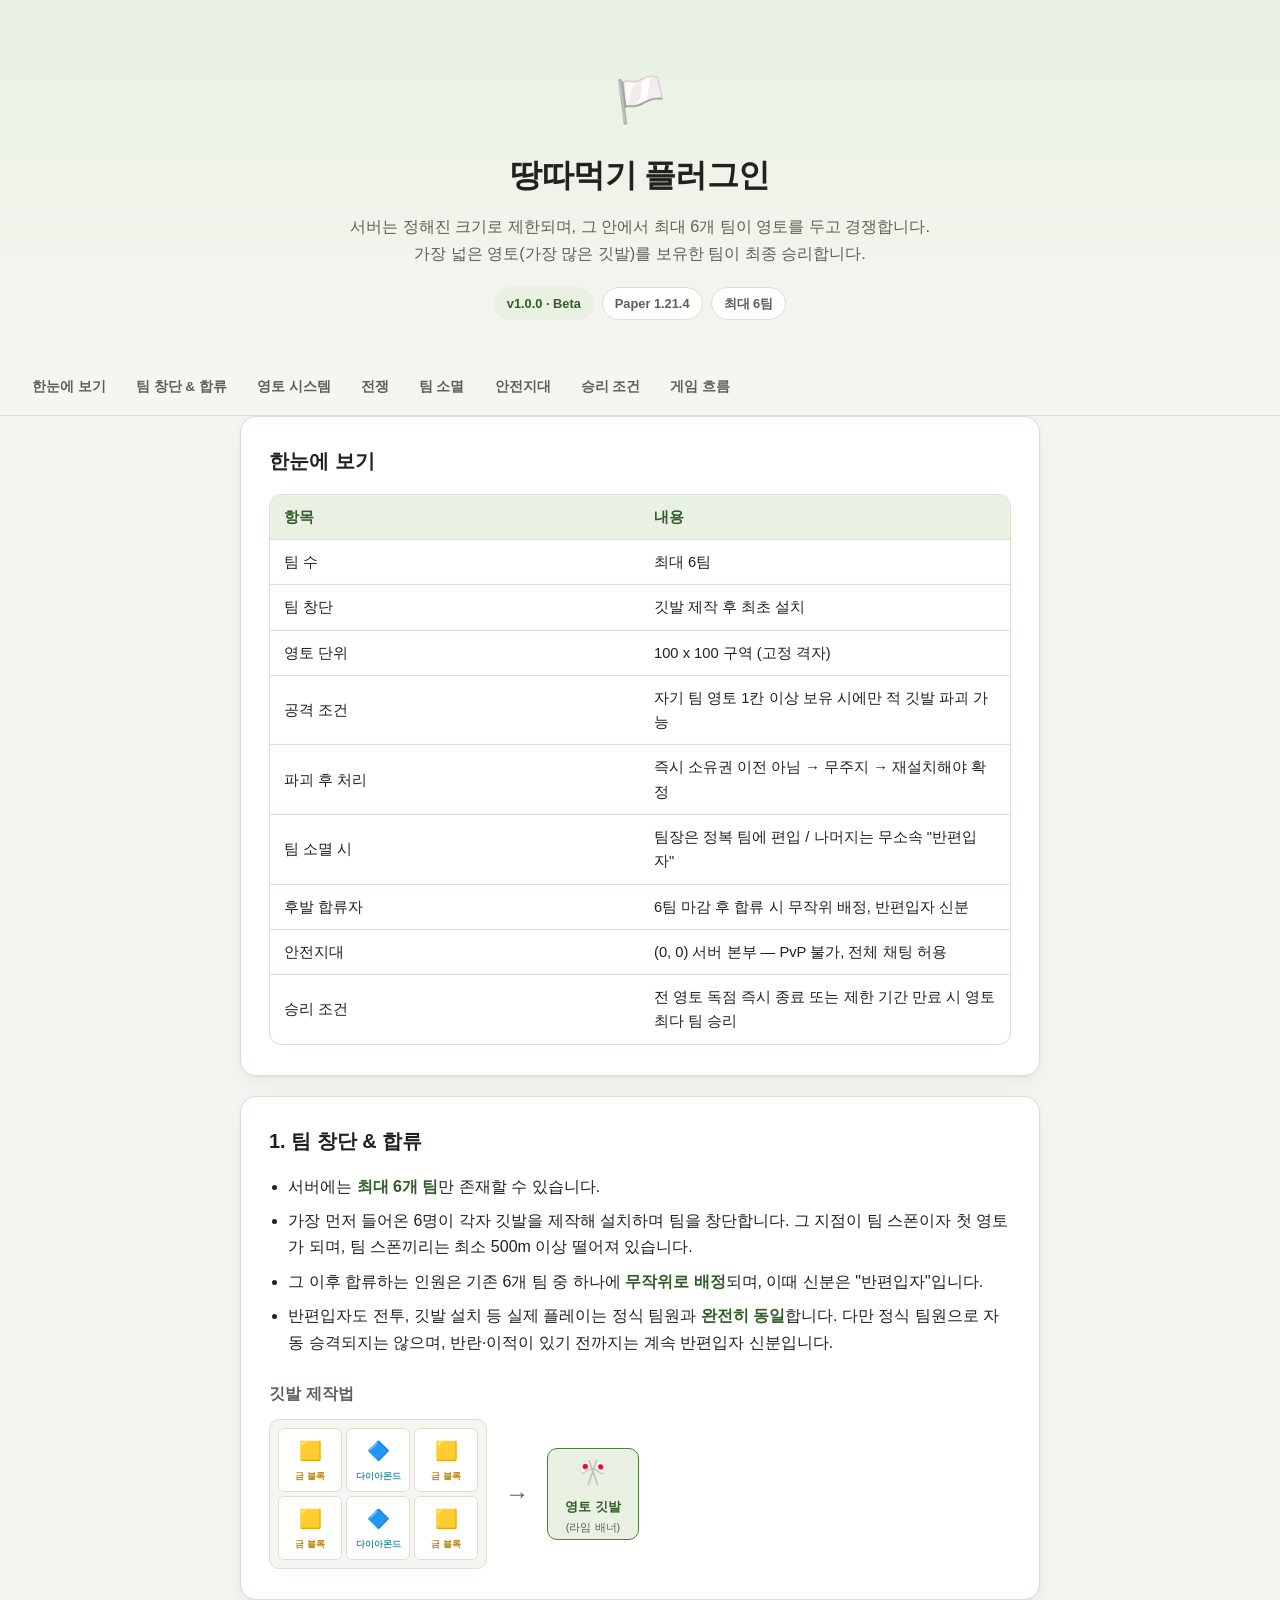
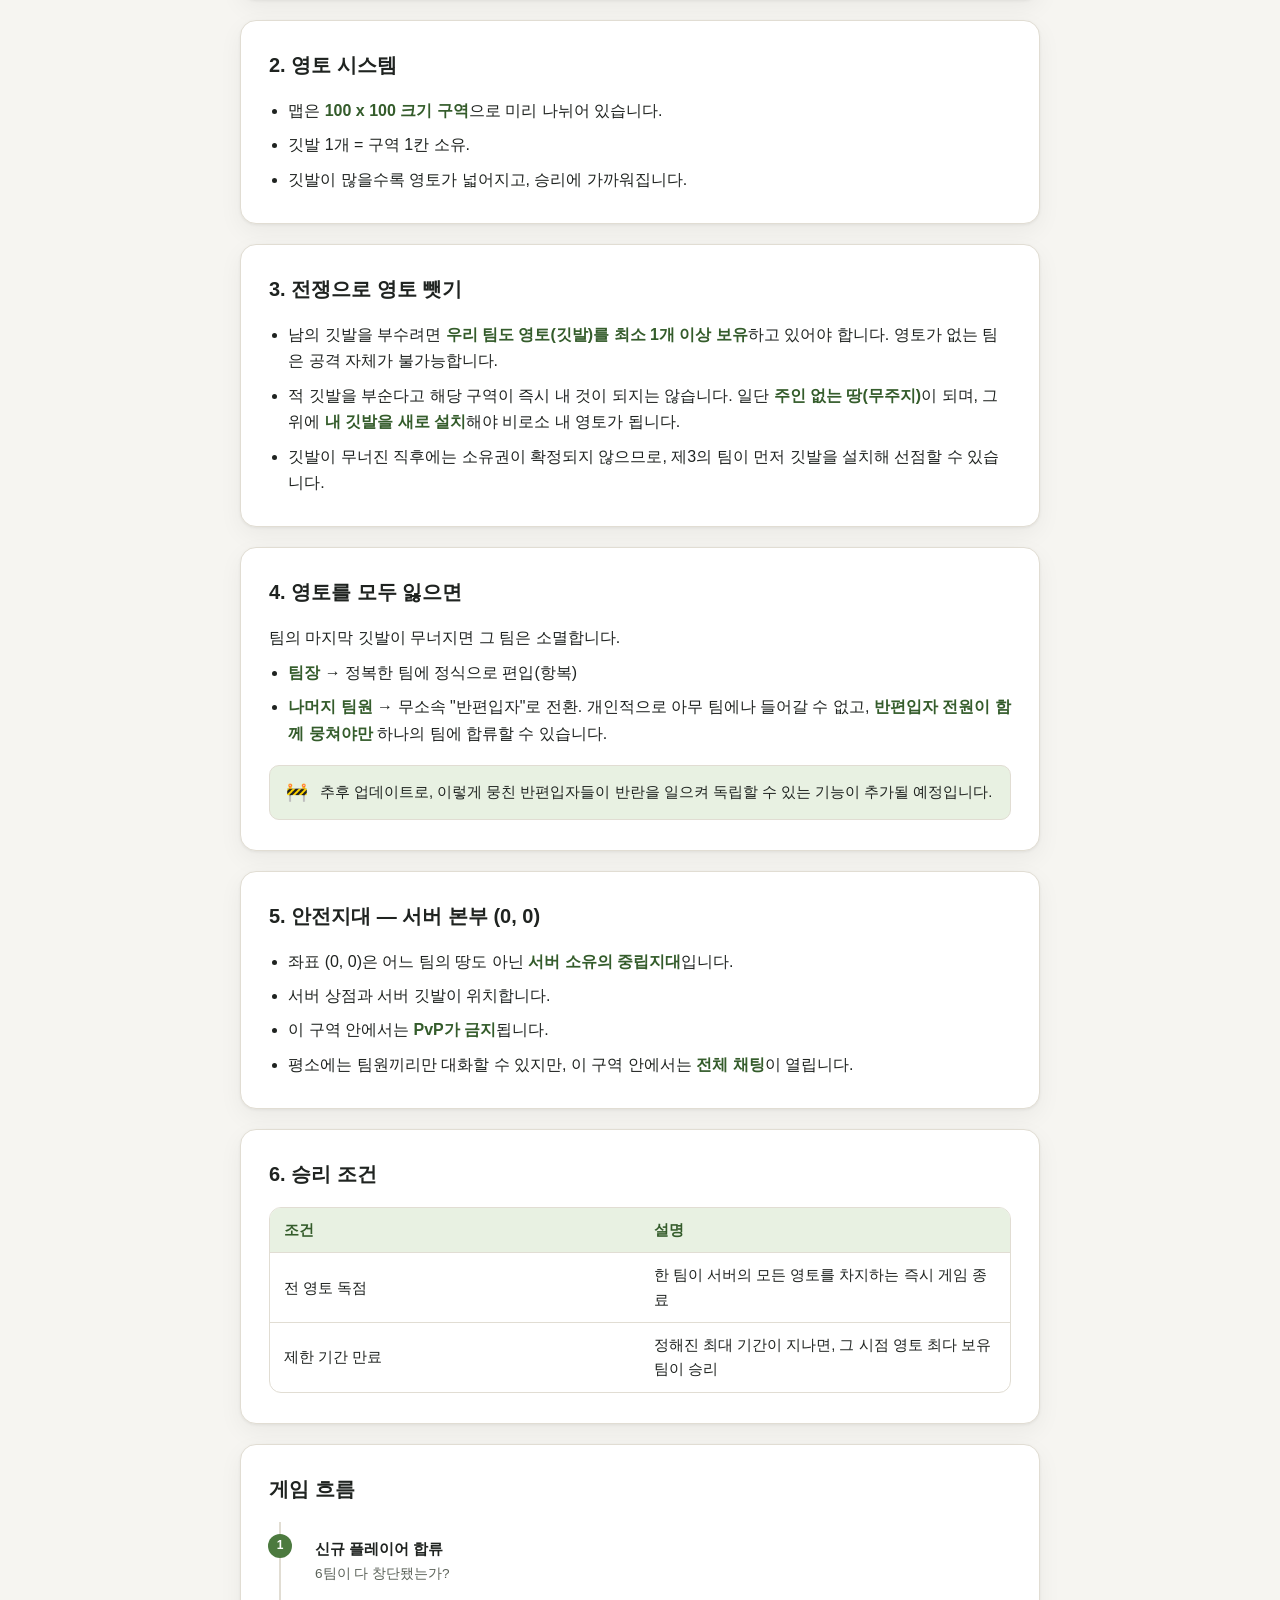
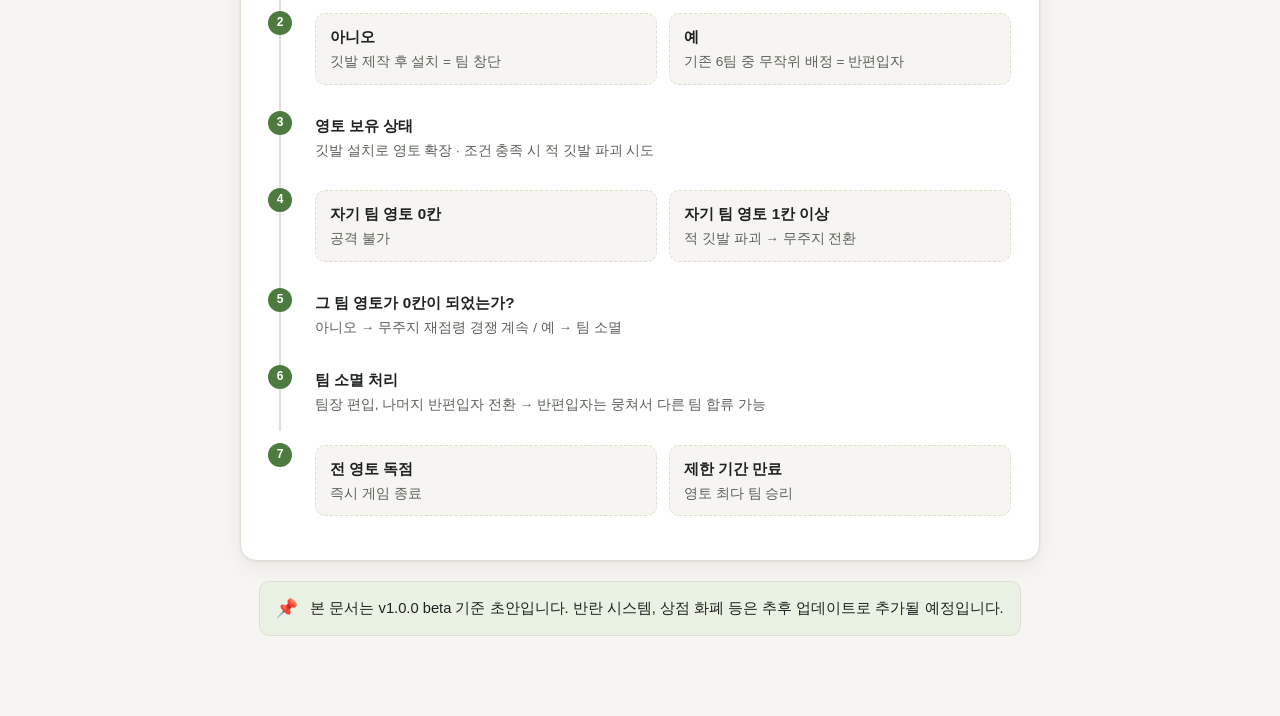
==== site/index.html @ 5cecbf7b "Add static wiki site for territory war server rules Standalone static HTML/CSS page under site/ (no " ====
<!DOCTYPE html>
<html lang="ko">
<head>
<meta charset="UTF-8">
<meta name="viewport" content="width=device-width, initial-scale=1">
<title>땅따먹기 플러그인 — 영토전쟁 서버 위키</title>
<meta name="description" content="영토전쟁(땅따먹기) 서버 규칙 안내: 팀 창단, 영토 시스템, 전쟁, 승리 조건">
<link rel="stylesheet" href="styles.css">
</head>
<body>

<header class="hero">
  <div class="hero-inner">
    <span class="hero-icon" aria-hidden="true">🏳️</span>
    <h1>땅따먹기 플러그인</h1>
    <p class="tagline">서버는 정해진 크기로 제한되며, 그 안에서 최대 6개 팀이 영토를 두고 경쟁합니다.<br>
    가장 넓은 영토(가장 많은 깃발)를 보유한 팀이 최종 승리합니다.</p>
    <div class="badges">
      <span class="badge badge-beta">v1.0.0 · Beta</span>
      <span class="badge">Paper 1.21.4</span>
      <span class="badge">최대 6팀</span>
    </div>
  </div>
</header>

<nav class="toc" aria-label="목차">
  <a href="#overview">한눈에 보기</a>
  <a href="#teams">팀 창단 &amp; 합류</a>
  <a href="#territory">영토 시스템</a>
  <a href="#war">전쟁</a>
  <a href="#fall">팀 소멸</a>
  <a href="#safezone">안전지대</a>
  <a href="#win">승리 조건</a>
  <a href="#flow">게임 흐름</a>
</nav>

<main>

  <section id="overview" class="card">
    <h2>한눈에 보기</h2>
    <div class="table-wrap">
      <table>
        <thead><tr><th>항목</th><th>내용</th></tr></thead>
        <tbody>
          <tr><td>팀 수</td><td>최대 6팀</td></tr>
          <tr><td>팀 창단</td><td>깃발 제작 후 최초 설치</td></tr>
          <tr><td>영토 단위</td><td>100 x 100 구역 (고정 격자)</td></tr>
          <tr><td>공격 조건</td><td>자기 팀 영토 1칸 이상 보유 시에만 적 깃발 파괴 가능</td></tr>
          <tr><td>파괴 후 처리</td><td>즉시 소유권 이전 아님 → 무주지 → 재설치해야 확정</td></tr>
          <tr><td>팀 소멸 시</td><td>팀장은 정복 팀에 편입 / 나머지는 무소속 "반편입자"</td></tr>
          <tr><td>후발 합류자</td><td>6팀 마감 후 합류 시 무작위 배정, 반편입자 신분</td></tr>
          <tr><td>안전지대</td><td>(0, 0) 서버 본부 — PvP 불가, 전체 채팅 허용</td></tr>
          <tr><td>승리 조건</td><td>전 영토 독점 즉시 종료 또는 제한 기간 만료 시 영토 최다 팀 승리</td></tr>
        </tbody>
      </table>
    </div>
  </section>

  <section id="teams" class="card">
    <h2>1. 팀 창단 &amp; 합류</h2>
    <ul>
      <li>서버에는 <strong>최대 6개 팀</strong>만 존재할 수 있습니다.</li>
      <li>가장 먼저 들어온 6명이 각자 깃발을 제작해 설치하며 팀을 창단합니다. 그 지점이 팀 스폰이자 첫 영토가 되며, 팀 스폰끼리는 최소 500m 이상 떨어져 있습니다.</li>
      <li>그 이후 합류하는 인원은 기존 6개 팀 중 하나에 <strong>무작위로 배정</strong>되며, 이때 신분은 "반편입자"입니다.</li>
      <li>반편입자도 전투, 깃발 설치 등 실제 플레이는 정식 팀원과 <strong>완전히 동일</strong>합니다. 다만 정식 팀원으로 자동 승격되지는 않으며, 반란·이적이 있기 전까지는 계속 반편입자 신분입니다.</li>
    </ul>

    <h3>깃발 제작법</h3>
    <div class="recipe">
      <div class="crafting-grid" role="img" aria-label="금 블록, 다이아몬드, 금 블록이 두 줄로 배치된 제작법">
        <div class="slot slot-gold">🟨<span>금 블록</span></div>
        <div class="slot slot-diamond">🔷<span>다이아몬드</span></div>
        <div class="slot slot-gold">🟨<span>금 블록</span></div>
        <div class="slot slot-gold">🟨<span>금 블록</span></div>
        <div class="slot slot-diamond">🔷<span>다이아몬드</span></div>
        <div class="slot slot-gold">🟨<span>금 블록</span></div>
      </div>
      <div class="recipe-arrow" aria-hidden="true">→</div>
      <div class="result-slot">
        <span class="result-icon">🎌</span>
        <span class="result-name">영토 깃발</span>
        <span class="result-sub">(라임 배너)</span>
      </div>
    </div>
  </section>

  <section id="territory" class="card">
    <h2>2. 영토 시스템</h2>
    <ul>
      <li>맵은 <strong>100 x 100 크기 구역</strong>으로 미리 나뉘어 있습니다.</li>
      <li>깃발 1개 = 구역 1칸 소유.</li>
      <li>깃발이 많을수록 영토가 넓어지고, 승리에 가까워집니다.</li>
    </ul>
  </section>

  <section id="war" class="card">
    <h2>3. 전쟁으로 영토 뺏기</h2>
    <ul>
      <li>남의 깃발을 부수려면 <strong>우리 팀도 영토(깃발)를 최소 1개 이상 보유</strong>하고 있어야 합니다. 영토가 없는 팀은 공격 자체가 불가능합니다.</li>
      <li>적 깃발을 부순다고 해당 구역이 즉시 내 것이 되지는 않습니다. 일단 <strong>주인 없는 땅(무주지)</strong>이 되며, 그 위에 <strong>내 깃발을 새로 설치</strong>해야 비로소 내 영토가 됩니다.</li>
      <li>깃발이 무너진 직후에는 소유권이 확정되지 않으므로, 제3의 팀이 먼저 깃발을 설치해 선점할 수 있습니다.</li>
    </ul>
  </section>

  <section id="fall" class="card">
    <h2>4. 영토를 모두 잃으면</h2>
    <p>팀의 마지막 깃발이 무너지면 그 팀은 소멸합니다.</p>
    <ul>
      <li><strong>팀장</strong> → 정복한 팀에 정식으로 편입(항복)</li>
      <li><strong>나머지 팀원</strong> → 무소속 "반편입자"로 전환. 개인적으로 아무 팀에나 들어갈 수 없고, <strong>반편입자 전원이 함께 뭉쳐야만</strong> 하나의 팀에 합류할 수 있습니다.</li>
    </ul>
    <div class="callout">
      <span class="callout-icon" aria-hidden="true">🚧</span>
      <p>추후 업데이트로, 이렇게 뭉친 반편입자들이 반란을 일으켜 독립할 수 있는 기능이 추가될 예정입니다.</p>
    </div>
  </section>

  <section id="safezone" class="card">
    <h2>5. 안전지대 — 서버 본부 (0, 0)</h2>
    <ul>
      <li>좌표 (0, 0)은 어느 팀의 땅도 아닌 <strong>서버 소유의 중립지대</strong>입니다.</li>
      <li>서버 상점과 서버 깃발이 위치합니다.</li>
      <li>이 구역 안에서는 <strong>PvP가 금지</strong>됩니다.</li>
      <li>평소에는 팀원끼리만 대화할 수 있지만, 이 구역 안에서는 <strong>전체 채팅</strong>이 열립니다.</li>
    </ul>
  </section>

  <section id="win" class="card">
    <h2>6. 승리 조건</h2>
    <div class="table-wrap">
      <table>
        <thead><tr><th>조건</th><th>설명</th></tr></thead>
        <tbody>
          <tr><td>전 영토 독점</td><td>한 팀이 서버의 모든 영토를 차지하는 즉시 게임 종료</td></tr>
          <tr><td>제한 기간 만료</td><td>정해진 최대 기간이 지나면, 그 시점 영토 최다 보유 팀이 승리</td></tr>
        </tbody>
      </table>
    </div>
  </section>

  <section id="flow" class="card">
    <h2>게임 흐름</h2>
    <ol class="flowchart">
      <li>
        <span class="step-title">신규 플레이어 합류</span>
        <span class="step-desc">6팀이 다 창단됐는가?</span>
      </li>
      <li class="branch">
        <div class="branch-item">
          <span class="step-title">아니오</span>
          <span class="step-desc">깃발 제작 후 설치 = 팀 창단</span>
        </div>
        <div class="branch-item">
          <span class="step-title">예</span>
          <span class="step-desc">기존 6팀 중 무작위 배정 = 반편입자</span>
        </div>
      </li>
      <li>
        <span class="step-title">영토 보유 상태</span>
        <span class="step-desc">깃발 설치로 영토 확장 · 조건 충족 시 적 깃발 파괴 시도</span>
      </li>
      <li class="branch">
        <div class="branch-item">
          <span class="step-title">자기 팀 영토 0칸</span>
          <span class="step-desc">공격 불가</span>
        </div>
        <div class="branch-item">
          <span class="step-title">자기 팀 영토 1칸 이상</span>
          <span class="step-desc">적 깃발 파괴 → 무주지 전환</span>
        </div>
      </li>
      <li>
        <span class="step-title">그 팀 영토가 0칸이 되었는가?</span>
        <span class="step-desc">아니오 → 무주지 재점령 경쟁 계속 / 예 → 팀 소멸</span>
      </li>
      <li>
        <span class="step-title">팀 소멸 처리</span>
        <span class="step-desc">팀장 편입, 나머지 반편입자 전환 → 반편입자는 뭉쳐서 다른 팀 합류 가능</span>
      </li>
      <li class="branch">
        <div class="branch-item">
          <span class="step-title">전 영토 독점</span>
          <span class="step-desc">즉시 게임 종료</span>
        </div>
        <div class="branch-item">
          <span class="step-title">제한 기간 만료</span>
          <span class="step-desc">영토 최다 팀 승리</span>
        </div>
      </li>
    </ol>
  </section>

  <footer class="callout note">
    <span class="callout-icon" aria-hidden="true">📌</span>
    <p>본 문서는 v1.0.0 beta 기준 초안입니다. 반란 시스템, 상점 화폐 등은 추후 업데이트로 추가될 예정입니다.</p>
  </footer>

</main>

</body>
</html>
---- site/styles.css ----
:root {
  --bg: #f6f5f1;
  --bg-elevated: #ffffff;
  --text: #1f2320;
  --text-muted: #5b6259;
  --border: #e1ddd3;
  --accent: #4c7a3f;
  --accent-strong: #345c2b;
  --accent-soft: #e8f1e2;
  --gold: #b8860b;
  --diamond: #2f8f9d;
  --shadow: 0 1px 3px rgba(20, 20, 10, 0.06), 0 8px 24px rgba(20, 20, 10, 0.05);
}

@media (prefers-color-scheme: dark) {
  :root {
    --bg: #14170f;
    --bg-elevated: #1c2016;
    --text: #eef1e8;
    --text-muted: #a9b09e;
    --border: #333a2b;
    --accent: #7fbf6a;
    --accent-strong: #9ad684;
    --accent-soft: #22301c;
    --gold: #e0b34d;
    --diamond: #6fd0e0;
    --shadow: 0 1px 3px rgba(0, 0, 0, 0.3), 0 8px 28px rgba(0, 0, 0, 0.35);
  }
}

:root[data-theme="dark"] {
  --bg: #14170f;
  --bg-elevated: #1c2016;
  --text: #eef1e8;
  --text-muted: #a9b09e;
  --border: #333a2b;
  --accent: #7fbf6a;
  --accent-strong: #9ad684;
  --accent-soft: #22301c;
  --gold: #e0b34d;
  --diamond: #6fd0e0;
  --shadow: 0 1px 3px rgba(0, 0, 0, 0.3), 0 8px 28px rgba(0, 0, 0, 0.35);
}

:root[data-theme="light"] {
  --bg: #f6f5f1;
  --bg-elevated: #ffffff;
  --text: #1f2320;
  --text-muted: #5b6259;
  --border: #e1ddd3;
  --accent: #4c7a3f;
  --accent-strong: #345c2b;
  --accent-soft: #e8f1e2;
  --gold: #b8860b;
  --diamond: #2f8f9d;
  --shadow: 0 1px 3px rgba(20, 20, 10, 0.06), 0 8px 24px rgba(20, 20, 10, 0.05);
}

* {
  box-sizing: border-box;
}

body {
  margin: 0;
  background: var(--bg);
  color: var(--text);
  font-family: -apple-system, BlinkMacSystemFont, "Segoe UI", Pretendard, "Apple SD Gothic Neo", Roboto, sans-serif;
  line-height: 1.65;
  -webkit-font-smoothing: antialiased;
}

main {
  max-width: 840px;
  margin: 0 auto;
  padding: 0 20px 80px;
  display: flex;
  flex-direction: column;
  gap: 20px;
}

/* Hero */

.hero {
  background: linear-gradient(180deg, var(--accent-soft), transparent);
  padding: 64px 20px 40px;
  text-align: center;
}

.hero-inner {
  max-width: 640px;
  margin: 0 auto;
}

.hero-icon {
  font-size: 2.75rem;
  display: inline-block;
  margin-bottom: 12px;
}

.hero h1 {
  margin: 0 0 12px;
  font-size: 2rem;
  letter-spacing: -0.02em;
}

.tagline {
  color: var(--text-muted);
  font-size: 1.02rem;
  margin: 0 0 20px;
}

.badges {
  display: flex;
  gap: 8px;
  justify-content: center;
  flex-wrap: wrap;
}

.badge {
  font-size: 0.8rem;
  font-weight: 600;
  padding: 5px 12px;
  border-radius: 999px;
  background: var(--bg-elevated);
  border: 1px solid var(--border);
  color: var(--text-muted);
}

.badge-beta {
  background: var(--accent-soft);
  border-color: transparent;
  color: var(--accent-strong);
}

/* Nav */

.toc {
  position: sticky;
  top: 0;
  z-index: 10;
  display: flex;
  gap: 6px;
  overflow-x: auto;
  padding: 10px 20px;
  background: color-mix(in srgb, var(--bg) 88%, transparent);
  backdrop-filter: blur(8px);
  border-bottom: 1px solid var(--border);
  scrollbar-width: none;
}

.toc::-webkit-scrollbar {
  display: none;
}

.toc a {
  flex: none;
  font-size: 0.85rem;
  font-weight: 600;
  color: var(--text-muted);
  text-decoration: none;
  padding: 6px 12px;
  border-radius: 999px;
  white-space: nowrap;
}

.toc a:hover,
.toc a:focus-visible {
  background: var(--accent-soft);
  color: var(--accent-strong);
}

/* Cards */

.card {
  background: var(--bg-elevated);
  border: 1px solid var(--border);
  border-radius: 16px;
  padding: 28px 28px 30px;
  box-shadow: var(--shadow);
  scroll-margin-top: 64px;
}

.card h2 {
  margin: 0 0 16px;
  font-size: 1.25rem;
}

.card h3 {
  margin: 24px 0 12px;
  font-size: 1.02rem;
  color: var(--text-muted);
}

.card ul {
  margin: 0;
  padding-left: 1.2em;
  display: flex;
  flex-direction: column;
  gap: 8px;
}

.card p {
  margin: 0 0 8px;
}

strong {
  color: var(--accent-strong);
}

/* Table */

.table-wrap {
  overflow-x: auto;
  border: 1px solid var(--border);
  border-radius: 12px;
}

table {
  width: 100%;
  border-collapse: collapse;
  font-size: 0.92rem;
}

th, td {
  text-align: left;
  padding: 10px 14px;
  border-bottom: 1px solid var(--border);
  white-space: normal;
}

th {
  background: var(--accent-soft);
  color: var(--accent-strong);
  font-weight: 700;
  width: 32%;
}

tbody tr:last-child td {
  border-bottom: none;
}

/* Recipe */

.recipe {
  display: flex;
  align-items: center;
  gap: 18px;
  flex-wrap: wrap;
}

.crafting-grid {
  display: grid;
  grid-template-columns: repeat(3, 64px);
  grid-template-rows: repeat(2, 64px);
  gap: 4px;
  padding: 8px;
  background: var(--bg);
  border: 1px solid var(--border);
  border-radius: 10px;
}

.slot {
  display: flex;
  flex-direction: column;
  align-items: center;
  justify-content: center;
  gap: 2px;
  border: 1px solid var(--border);
  border-radius: 6px;
  background: var(--bg-elevated);
  font-size: 1.15rem;
}

.slot span {
  font-size: 0.55rem;
  color: var(--text-muted);
  font-weight: 600;
}

.slot-gold span { color: var(--gold); }
.slot-diamond span { color: var(--diamond); }

.recipe-arrow {
  font-size: 1.5rem;
  color: var(--text-muted);
}

.result-slot {
  display: flex;
  flex-direction: column;
  align-items: center;
  justify-content: center;
  gap: 2px;
  width: 92px;
  height: 92px;
  border: 1px solid var(--accent);
  border-radius: 10px;
  background: var(--accent-soft);
}

.result-icon {
  font-size: 1.6rem;
}

.result-name {
  font-weight: 700;
  font-size: 0.8rem;
  color: var(--accent-strong);
}

.result-sub {
  font-size: 0.68rem;
  color: var(--text-muted);
}

/* Callout */

.callout {
  display: flex;
  gap: 12px;
  align-items: flex-start;
  margin-top: 18px;
  padding: 14px 16px;
  border-radius: 10px;
  border: 1px solid var(--border);
  background: var(--accent-soft);
}

.callout p {
  margin: 0;
  color: var(--text);
  font-size: 0.92rem;
}

.callout-icon {
  font-size: 1.1rem;
  line-height: 1.4;
}

footer.callout {
  max-width: 840px;
  margin: 0 auto;
}

/* Flowchart */

.flowchart {
  list-style: none;
  margin: 0;
  padding: 0;
  display: flex;
  flex-direction: column;
  gap: 0;
  counter-reset: step;
}

.flowchart > li {
  position: relative;
  padding: 14px 0 14px 34px;
  border-left: 2px solid var(--border);
  margin-left: 10px;
}

.flowchart > li:last-child {
  border-left: 2px solid transparent;
}

.flowchart > li::before {
  counter-increment: step;
  content: counter(step);
  position: absolute;
  left: -13px;
  top: 12px;
  width: 24px;
  height: 24px;
  border-radius: 50%;
  background: var(--accent);
  color: #fff;
  font-size: 0.75rem;
  font-weight: 700;
  display: flex;
  align-items: center;
  justify-content: center;
}

.flowchart .step-title {
  display: block;
  font-weight: 700;
  font-size: 0.95rem;
}

.flowchart .step-desc {
  display: block;
  color: var(--text-muted);
  font-size: 0.85rem;
  margin-top: 2px;
}

.flowchart li.branch {
  display: flex;
  gap: 12px;
  flex-wrap: wrap;
}

.flowchart li.branch .branch-item {
  flex: 1 1 200px;
  padding: 10px 14px;
  border: 1px dashed var(--border);
  border-radius: 10px;
  background: var(--bg);
}

@media (max-width: 560px) {
  .hero { padding: 48px 16px 32px; }
  .hero h1 { font-size: 1.6rem; }
  .card { padding: 20px; }
  .crafting-grid { grid-template-columns: repeat(3, 52px); grid-template-rows: repeat(2, 52px); }
  .result-slot { width: 78px; height: 78px; }
}
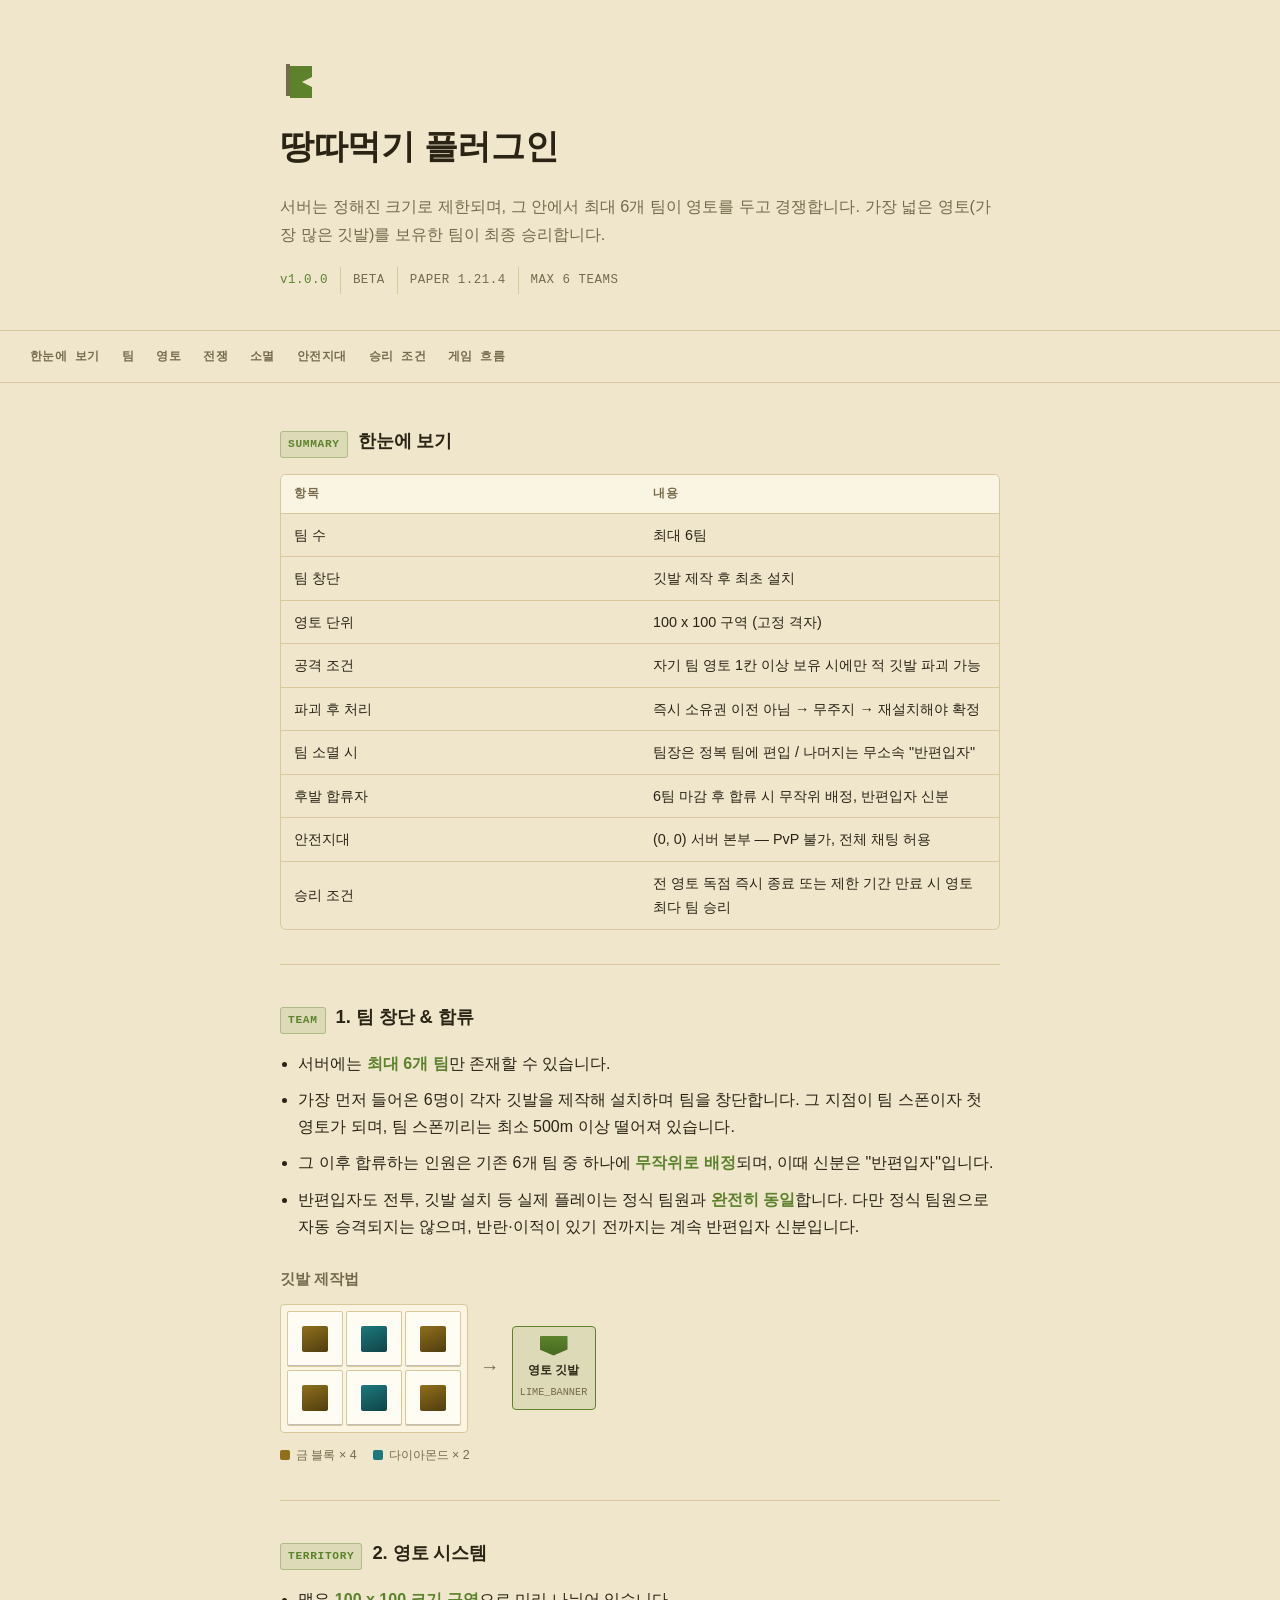
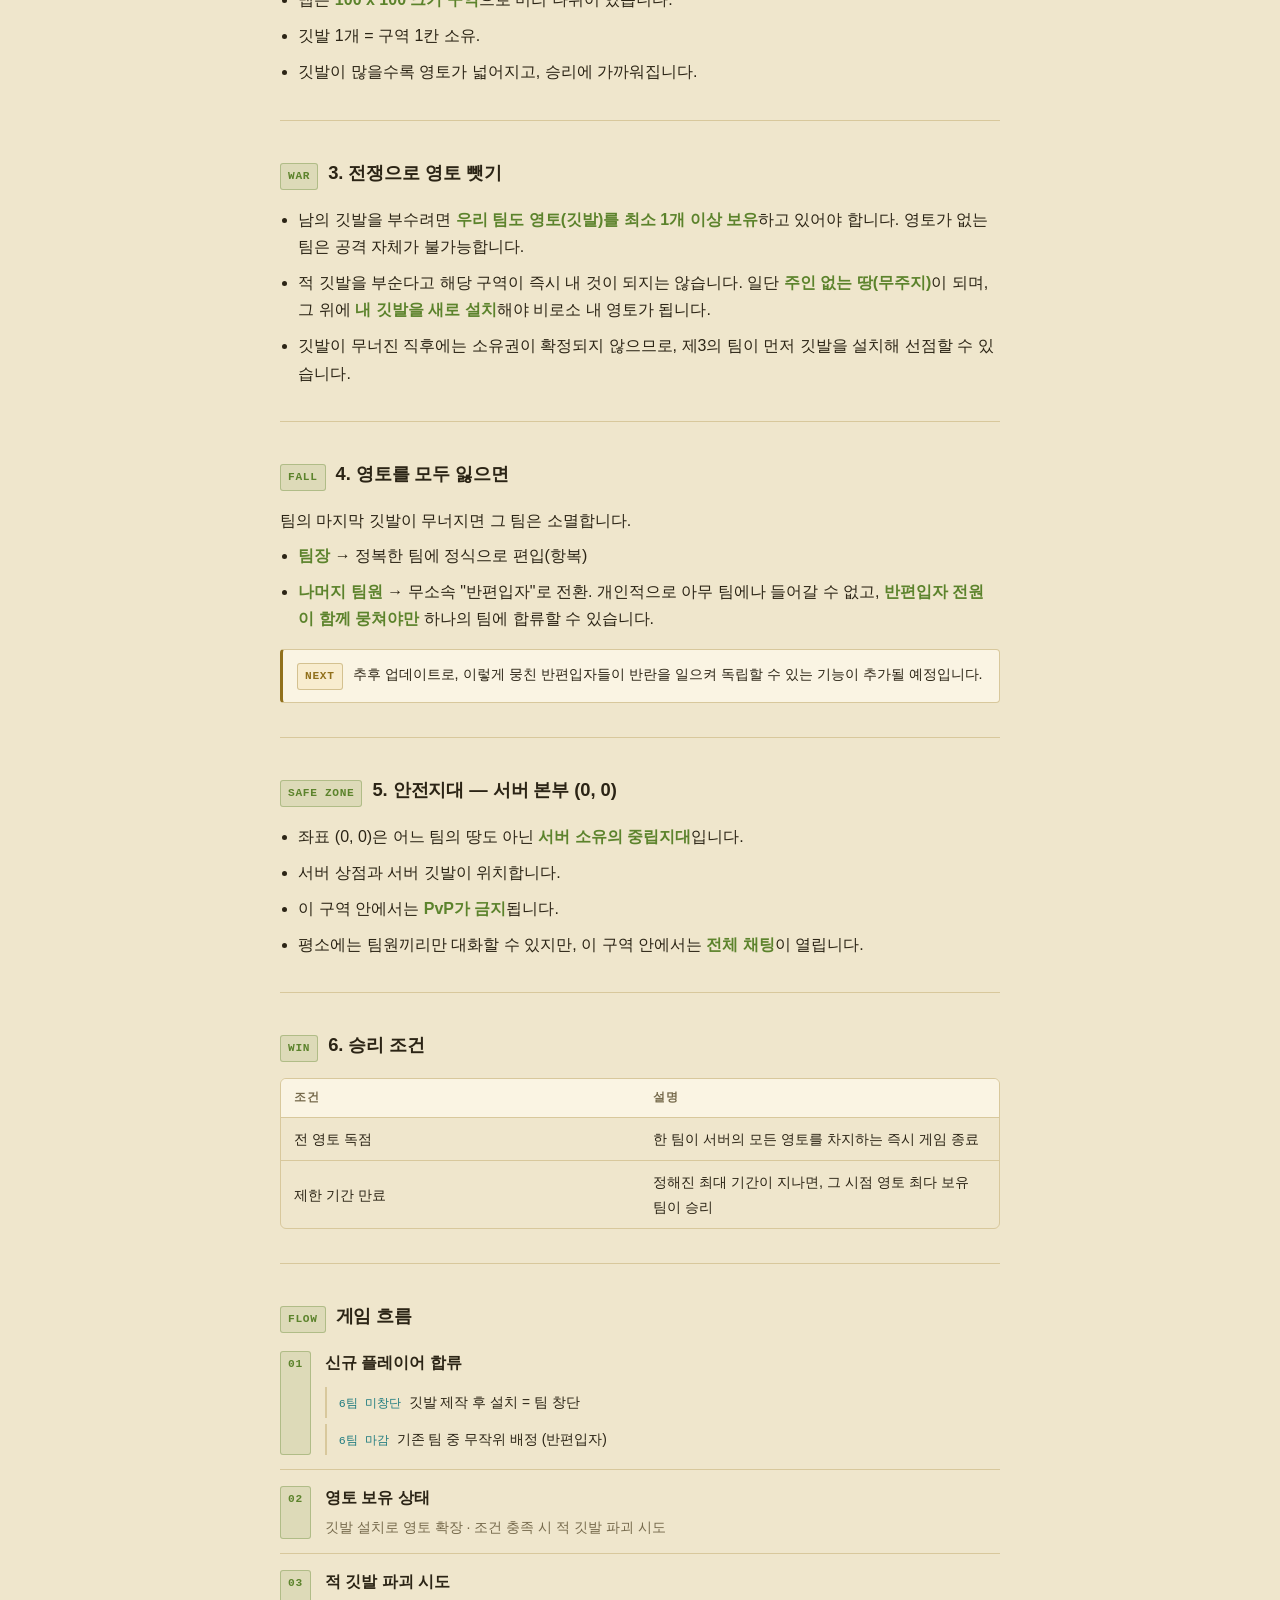
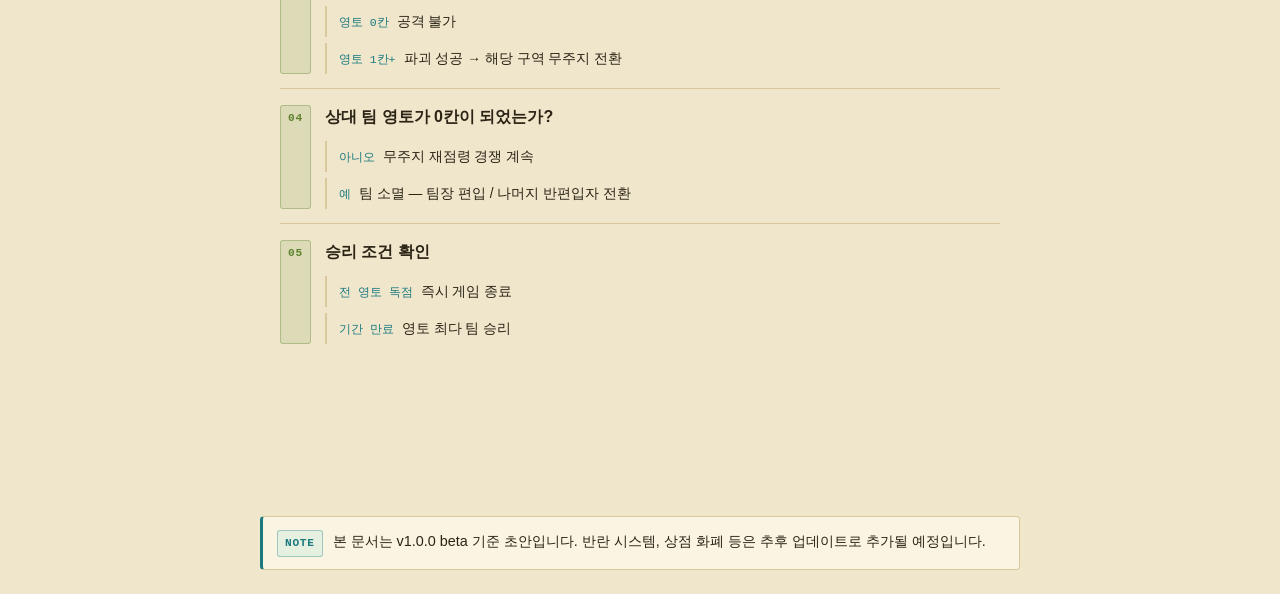
==== commit 766b3b9c: "Redesign wiki page with a subject-specific visual identity Replaces the generic card/emoji/rounded-b" ====
--- a/site/index.html
+++ b/site/index.html
@@ -11,24 +11,28 @@
 
 <header class="hero">
   <div class="hero-inner">
-    <span class="hero-icon" aria-hidden="true">🏳️</span>
+    <svg class="mark" viewBox="0 0 40 40" aria-hidden="true">
+      <rect x="6" y="4" width="4" height="32" fill="var(--text-dim)"/>
+      <polygon points="10,6 32,6 32,17 22,22 32,27 32,38 10,38" fill="var(--lime)"/>
+    </svg>
     <h1>땅따먹기 플러그인</h1>
-    <p class="tagline">서버는 정해진 크기로 제한되며, 그 안에서 최대 6개 팀이 영토를 두고 경쟁합니다.<br>
+    <p class="tagline">서버는 정해진 크기로 제한되며, 그 안에서 최대 6개 팀이 영토를 두고 경쟁합니다.
     가장 넓은 영토(가장 많은 깃발)를 보유한 팀이 최종 승리합니다.</p>
-    <div class="badges">
-      <span class="badge badge-beta">v1.0.0 · Beta</span>
-      <span class="badge">Paper 1.21.4</span>
-      <span class="badge">최대 6팀</span>
+    <div class="statusline">
+      <span class="hl">v1.0.0</span>
+      <span>BETA</span>
+      <span>PAPER 1.21.4</span>
+      <span>MAX 6 TEAMS</span>
     </div>
   </div>
 </header>
 
 <nav class="toc" aria-label="목차">
   <a href="#overview">한눈에 보기</a>
-  <a href="#teams">팀 창단 &amp; 합류</a>
-  <a href="#territory">영토 시스템</a>
+  <a href="#teams">팀</a>
+  <a href="#territory">영토</a>
   <a href="#war">전쟁</a>
-  <a href="#fall">팀 소멸</a>
+  <a href="#fall">소멸</a>
   <a href="#safezone">안전지대</a>
   <a href="#win">승리 조건</a>
   <a href="#flow">게임 흐름</a>
@@ -36,8 +40,8 @@
 
 <main>
 
-  <section id="overview" class="card">
-    <h2>한눈에 보기</h2>
+  <section id="overview">
+    <div class="section-head"><span class="tag">SUMMARY</span><h2>한눈에 보기</h2></div>
     <div class="table-wrap">
       <table>
         <thead><tr><th>항목</th><th>내용</th></tr></thead>
@@ -56,8 +60,8 @@
     </div>
   </section>
 
-  <section id="teams" class="card">
-    <h2>1. 팀 창단 &amp; 합류</h2>
+  <section id="teams">
+    <div class="section-head"><span class="tag">TEAM</span><h2>1. 팀 창단 &amp; 합류</h2></div>
     <ul>
       <li>서버에는 <strong>최대 6개 팀</strong>만 존재할 수 있습니다.</li>
       <li>가장 먼저 들어온 6명이 각자 깃발을 제작해 설치하며 팀을 창단합니다. 그 지점이 팀 스폰이자 첫 영토가 되며, 팀 스폰끼리는 최소 500m 이상 떨어져 있습니다.</li>
@@ -68,24 +72,28 @@
     <h3>깃발 제작법</h3>
     <div class="recipe">
       <div class="crafting-grid" role="img" aria-label="금 블록, 다이아몬드, 금 블록이 두 줄로 배치된 제작법">
-        <div class="slot slot-gold">🟨<span>금 블록</span></div>
-        <div class="slot slot-diamond">🔷<span>다이아몬드</span></div>
-        <div class="slot slot-gold">🟨<span>금 블록</span></div>
-        <div class="slot slot-gold">🟨<span>금 블록</span></div>
-        <div class="slot slot-diamond">🔷<span>다이아몬드</span></div>
-        <div class="slot slot-gold">🟨<span>금 블록</span></div>
-      </div>
-      <div class="recipe-arrow" aria-hidden="true">→</div>
+        <div class="slot slot-gold"><span class="slot-swatch"></span></div>
+        <div class="slot slot-diamond"><span class="slot-swatch"></span></div>
+        <div class="slot slot-gold"><span class="slot-swatch"></span></div>
+        <div class="slot slot-gold"><span class="slot-swatch"></span></div>
+        <div class="slot slot-diamond"><span class="slot-swatch"></span></div>
+        <div class="slot slot-gold"><span class="slot-swatch"></span></div>
+      </div>
+      <span class="recipe-arrow" aria-hidden="true">→</span>
       <div class="result-slot">
-        <span class="result-icon">🎌</span>
+        <span class="result-swatch" aria-hidden="true"></span>
         <span class="result-name">영토 깃발</span>
-        <span class="result-sub">(라임 배너)</span>
-      </div>
-    </div>
-  </section>
-
-  <section id="territory" class="card">
-    <h2>2. 영토 시스템</h2>
+        <span class="result-sub">LIME_BANNER</span>
+      </div>
+    </div>
+    <div class="recipe-legend">
+      <span><i class="legend-swatch gold"></i>금 블록 × 4</span>
+      <span><i class="legend-swatch diamond"></i>다이아몬드 × 2</span>
+    </div>
+  </section>
+
+  <section id="territory">
+    <div class="section-head"><span class="tag">TERRITORY</span><h2>2. 영토 시스템</h2></div>
     <ul>
       <li>맵은 <strong>100 x 100 크기 구역</strong>으로 미리 나뉘어 있습니다.</li>
       <li>깃발 1개 = 구역 1칸 소유.</li>
@@ -93,8 +101,8 @@
     </ul>
   </section>
 
-  <section id="war" class="card">
-    <h2>3. 전쟁으로 영토 뺏기</h2>
+  <section id="war">
+    <div class="section-head"><span class="tag">WAR</span><h2>3. 전쟁으로 영토 뺏기</h2></div>
     <ul>
       <li>남의 깃발을 부수려면 <strong>우리 팀도 영토(깃발)를 최소 1개 이상 보유</strong>하고 있어야 합니다. 영토가 없는 팀은 공격 자체가 불가능합니다.</li>
       <li>적 깃발을 부순다고 해당 구역이 즉시 내 것이 되지는 않습니다. 일단 <strong>주인 없는 땅(무주지)</strong>이 되며, 그 위에 <strong>내 깃발을 새로 설치</strong>해야 비로소 내 영토가 됩니다.</li>
@@ -102,21 +110,21 @@
     </ul>
   </section>
 
-  <section id="fall" class="card">
-    <h2>4. 영토를 모두 잃으면</h2>
+  <section id="fall">
+    <div class="section-head"><span class="tag">FALL</span><h2>4. 영토를 모두 잃으면</h2></div>
     <p>팀의 마지막 깃발이 무너지면 그 팀은 소멸합니다.</p>
     <ul>
       <li><strong>팀장</strong> → 정복한 팀에 정식으로 편입(항복)</li>
       <li><strong>나머지 팀원</strong> → 무소속 "반편입자"로 전환. 개인적으로 아무 팀에나 들어갈 수 없고, <strong>반편입자 전원이 함께 뭉쳐야만</strong> 하나의 팀에 합류할 수 있습니다.</li>
     </ul>
-    <div class="callout">
-      <span class="callout-icon" aria-hidden="true">🚧</span>
+    <div class="note-box">
+      <span class="tag">NEXT</span>
       <p>추후 업데이트로, 이렇게 뭉친 반편입자들이 반란을 일으켜 독립할 수 있는 기능이 추가될 예정입니다.</p>
     </div>
   </section>
 
-  <section id="safezone" class="card">
-    <h2>5. 안전지대 — 서버 본부 (0, 0)</h2>
+  <section id="safezone">
+    <div class="section-head"><span class="tag">SAFE ZONE</span><h2>5. 안전지대 — 서버 본부 (0, 0)</h2></div>
     <ul>
       <li>좌표 (0, 0)은 어느 팀의 땅도 아닌 <strong>서버 소유의 중립지대</strong>입니다.</li>
       <li>서버 상점과 서버 깃발이 위치합니다.</li>
@@ -125,8 +133,8 @@
     </ul>
   </section>
 
-  <section id="win" class="card">
-    <h2>6. 승리 조건</h2>
+  <section id="win">
+    <div class="section-head"><span class="tag">WIN</span><h2>6. 승리 조건</h2></div>
     <div class="table-wrap">
       <table>
         <thead><tr><th>조건</th><th>설명</th></tr></thead>
@@ -138,64 +146,67 @@
     </div>
   </section>
 
-  <section id="flow" class="card">
-    <h2>게임 흐름</h2>
-    <ol class="flowchart">
-      <li>
-        <span class="step-title">신규 플레이어 합류</span>
-        <span class="step-desc">6팀이 다 창단됐는가?</span>
-      </li>
-      <li class="branch">
-        <div class="branch-item">
-          <span class="step-title">아니오</span>
-          <span class="step-desc">깃발 제작 후 설치 = 팀 창단</span>
-        </div>
-        <div class="branch-item">
-          <span class="step-title">예</span>
-          <span class="step-desc">기존 6팀 중 무작위 배정 = 반편입자</span>
-        </div>
-      </li>
-      <li>
-        <span class="step-title">영토 보유 상태</span>
-        <span class="step-desc">깃발 설치로 영토 확장 · 조건 충족 시 적 깃발 파괴 시도</span>
-      </li>
-      <li class="branch">
-        <div class="branch-item">
-          <span class="step-title">자기 팀 영토 0칸</span>
-          <span class="step-desc">공격 불가</span>
-        </div>
-        <div class="branch-item">
-          <span class="step-title">자기 팀 영토 1칸 이상</span>
-          <span class="step-desc">적 깃발 파괴 → 무주지 전환</span>
-        </div>
-      </li>
-      <li>
-        <span class="step-title">그 팀 영토가 0칸이 되었는가?</span>
-        <span class="step-desc">아니오 → 무주지 재점령 경쟁 계속 / 예 → 팀 소멸</span>
-      </li>
-      <li>
-        <span class="step-title">팀 소멸 처리</span>
-        <span class="step-desc">팀장 편입, 나머지 반편입자 전환 → 반편입자는 뭉쳐서 다른 팀 합류 가능</span>
-      </li>
-      <li class="branch">
-        <div class="branch-item">
-          <span class="step-title">전 영토 독점</span>
-          <span class="step-desc">즉시 게임 종료</span>
-        </div>
-        <div class="branch-item">
-          <span class="step-title">제한 기간 만료</span>
-          <span class="step-desc">영토 최다 팀 승리</span>
-        </div>
-      </li>
-    </ol>
-  </section>
-
-  <footer class="callout note">
-    <span class="callout-icon" aria-hidden="true">📌</span>
+  <section id="flow">
+    <div class="section-head"><span class="tag">FLOW</span><h2>게임 흐름</h2></div>
+    <div class="flow">
+      <div class="flow-step">
+        <span class="tag mono">01</span>
+        <div class="flow-body">
+          <p>신규 플레이어 합류</p>
+          <div class="branches">
+            <div class="branch"><span class="cond">6팀 미창단</span><span>깃발 제작 후 설치 = 팀 창단</span></div>
+            <div class="branch"><span class="cond">6팀 마감</span><span>기존 팀 중 무작위 배정 (반편입자)</span></div>
+          </div>
+        </div>
+      </div>
+      <div class="flow-step">
+        <span class="tag mono">02</span>
+        <div class="flow-body">
+          <p>영토 보유 상태</p>
+          <p class="step-desc">깃발 설치로 영토 확장 · 조건 충족 시 적 깃발 파괴 시도</p>
+        </div>
+      </div>
+      <div class="flow-step">
+        <span class="tag mono">03</span>
+        <div class="flow-body">
+          <p>적 깃발 파괴 시도</p>
+          <div class="branches">
+            <div class="branch"><span class="cond">영토 0칸</span><span>공격 불가</span></div>
+            <div class="branch"><span class="cond">영토 1칸+</span><span>파괴 성공 → 해당 구역 무주지 전환</span></div>
+          </div>
+        </div>
+      </div>
+      <div class="flow-step">
+        <span class="tag mono">04</span>
+        <div class="flow-body">
+          <p>상대 팀 영토가 0칸이 되었는가?</p>
+          <div class="branches">
+            <div class="branch"><span class="cond">아니오</span><span>무주지 재점령 경쟁 계속</span></div>
+            <div class="branch"><span class="cond">예</span><span>팀 소멸 — 팀장 편입 / 나머지 반편입자 전환</span></div>
+          </div>
+        </div>
+      </div>
+      <div class="flow-step">
+        <span class="tag mono">05</span>
+        <div class="flow-body">
+          <p>승리 조건 확인</p>
+          <div class="branches">
+            <div class="branch"><span class="cond">전 영토 독점</span><span>즉시 게임 종료</span></div>
+            <div class="branch"><span class="cond">기간 만료</span><span>영토 최다 팀 승리</span></div>
+          </div>
+        </div>
+      </div>
+    </div>
+  </section>
+
+</main>
+
+<footer class="note">
+  <div class="note-box">
+    <span class="tag">NOTE</span>
     <p>본 문서는 v1.0.0 beta 기준 초안입니다. 반란 시스템, 상점 화폐 등은 추후 업데이트로 추가될 예정입니다.</p>
-  </footer>
-
-</main>
+  </div>
+</footer>
 
 </body>
 </html>
--- a/site/styles.css
+++ b/site/styles.css
@@ -1,135 +1,156 @@
 :root {
-  --bg: #f6f5f1;
-  --bg-elevated: #ffffff;
-  --text: #1f2320;
-  --text-muted: #5b6259;
-  --border: #e1ddd3;
-  --accent: #4c7a3f;
-  --accent-strong: #345c2b;
-  --accent-soft: #e8f1e2;
-  --gold: #b8860b;
-  --diamond: #2f8f9d;
-  --shadow: 0 1px 3px rgba(20, 20, 10, 0.06), 0 8px 24px rgba(20, 20, 10, 0.05);
-}
-
-@media (prefers-color-scheme: dark) {
+  --ink: #15171c;
+  --surface: #1c1f26;
+  --surface-raised: #232630;
+  --line: #2b2f39;
+  --text: #e8eae3;
+  --text-dim: #9199a3;
+  --lime: #a6e13d;
+  --lime-dim: #7ea832;
+  --gold: #e8b23d;
+  --cyan: #57d0c9;
+  --tag-bg: rgba(166, 225, 61, 0.12);
+  --shadow: 0 1px 2px rgba(0, 0, 0, 0.4), 0 12px 32px rgba(0, 0, 0, 0.35);
+}
+
+@media (prefers-color-scheme: light) {
   :root {
-    --bg: #14170f;
-    --bg-elevated: #1c2016;
-    --text: #eef1e8;
-    --text-muted: #a9b09e;
-    --border: #333a2b;
-    --accent: #7fbf6a;
-    --accent-strong: #9ad684;
-    --accent-soft: #22301c;
-    --gold: #e0b34d;
-    --diamond: #6fd0e0;
-    --shadow: 0 1px 3px rgba(0, 0, 0, 0.3), 0 8px 28px rgba(0, 0, 0, 0.35);
+    --ink: #efe6cc;
+    --surface: #faf4e3;
+    --surface-raised: #fffcf3;
+    --line: #d8c89c;
+    --text: #2b2415;
+    --text-dim: #766a4c;
+    --lime: #5c832c;
+    --lime-dim: #46681f;
+    --gold: #91701c;
+    --cyan: #1c7a7f;
+    --tag-bg: rgba(92, 131, 44, 0.12);
+    --shadow: 0 1px 2px rgba(60, 50, 20, 0.08), 0 12px 28px rgba(60, 50, 20, 0.08);
   }
 }
 
 :root[data-theme="dark"] {
-  --bg: #14170f;
-  --bg-elevated: #1c2016;
-  --text: #eef1e8;
-  --text-muted: #a9b09e;
-  --border: #333a2b;
-  --accent: #7fbf6a;
-  --accent-strong: #9ad684;
-  --accent-soft: #22301c;
-  --gold: #e0b34d;
-  --diamond: #6fd0e0;
-  --shadow: 0 1px 3px rgba(0, 0, 0, 0.3), 0 8px 28px rgba(0, 0, 0, 0.35);
+  --ink: #15171c;
+  --surface: #1c1f26;
+  --surface-raised: #232630;
+  --line: #2b2f39;
+  --text: #e8eae3;
+  --text-dim: #9199a3;
+  --lime: #a6e13d;
+  --lime-dim: #7ea832;
+  --gold: #e8b23d;
+  --cyan: #57d0c9;
+  --tag-bg: rgba(166, 225, 61, 0.12);
+  --shadow: 0 1px 2px rgba(0, 0, 0, 0.4), 0 12px 32px rgba(0, 0, 0, 0.35);
 }
 
 :root[data-theme="light"] {
-  --bg: #f6f5f1;
-  --bg-elevated: #ffffff;
-  --text: #1f2320;
-  --text-muted: #5b6259;
-  --border: #e1ddd3;
-  --accent: #4c7a3f;
-  --accent-strong: #345c2b;
-  --accent-soft: #e8f1e2;
-  --gold: #b8860b;
-  --diamond: #2f8f9d;
-  --shadow: 0 1px 3px rgba(20, 20, 10, 0.06), 0 8px 24px rgba(20, 20, 10, 0.05);
+  --ink: #efe6cc;
+  --surface: #faf4e3;
+  --surface-raised: #fffcf3;
+  --line: #d8c89c;
+  --text: #2b2415;
+  --text-dim: #766a4c;
+  --lime: #5c832c;
+  --lime-dim: #46681f;
+  --gold: #91701c;
+  --cyan: #1c7a7f;
+  --tag-bg: rgba(92, 131, 44, 0.12);
+  --shadow: 0 1px 2px rgba(60, 50, 20, 0.08), 0 12px 28px rgba(60, 50, 20, 0.08);
 }
 
 * {
   box-sizing: border-box;
 }
 
+@media (prefers-reduced-motion: reduce) {
+  * {
+    animation-duration: 0.001ms !important;
+    transition-duration: 0.001ms !important;
+  }
+}
+
 body {
   margin: 0;
-  background: var(--bg);
+  background: var(--ink);
   color: var(--text);
   font-family: -apple-system, BlinkMacSystemFont, "Segoe UI", Pretendard, "Apple SD Gothic Neo", Roboto, sans-serif;
-  line-height: 1.65;
+  line-height: 1.7;
   -webkit-font-smoothing: antialiased;
 }
 
+.mono {
+  font-family: ui-monospace, "SF Mono", "Cascadia Code", "Roboto Mono", Menlo, Consolas, monospace;
+}
+
 main {
-  max-width: 840px;
+  max-width: 760px;
   margin: 0 auto;
-  padding: 0 20px 80px;
+  padding: 8px 20px 90px;
   display: flex;
   flex-direction: column;
-  gap: 20px;
+  gap: 2px;
 }
 
 /* Hero */
 
 .hero {
-  background: linear-gradient(180deg, var(--accent-soft), transparent);
-  padding: 64px 20px 40px;
-  text-align: center;
+  padding: 60px 20px 36px;
+  border-bottom: 1px solid var(--line);
 }
 
 .hero-inner {
-  max-width: 640px;
+  max-width: 720px;
   margin: 0 auto;
-}
-
-.hero-icon {
-  font-size: 2.75rem;
-  display: inline-block;
-  margin-bottom: 12px;
+  display: flex;
+  flex-direction: column;
+  gap: 18px;
+}
+
+.mark {
+  width: 40px;
+  height: 40px;
 }
 
 .hero h1 {
-  margin: 0 0 12px;
-  font-size: 2rem;
-  letter-spacing: -0.02em;
+  margin: 0;
+  font-size: 2.1rem;
+  letter-spacing: -0.01em;
+  text-wrap: balance;
 }
 
 .tagline {
-  color: var(--text-muted);
+  color: var(--text-dim);
   font-size: 1.02rem;
-  margin: 0 0 20px;
-}
-
-.badges {
-  display: flex;
-  gap: 8px;
-  justify-content: center;
+  max-width: 46em;
+  margin: 0;
+}
+
+.statusline {
+  display: flex;
   flex-wrap: wrap;
-}
-
-.badge {
-  font-size: 0.8rem;
-  font-weight: 600;
-  padding: 5px 12px;
-  border-radius: 999px;
-  background: var(--bg-elevated);
-  border: 1px solid var(--border);
-  color: var(--text-muted);
-}
-
-.badge-beta {
-  background: var(--accent-soft);
-  border-color: transparent;
-  color: var(--accent-strong);
+  align-items: center;
+  gap: 0;
+  font-family: ui-monospace, "SF Mono", "Cascadia Code", "Roboto Mono", Menlo, Consolas, monospace;
+  font-size: 0.78rem;
+  letter-spacing: 0.04em;
+  color: var(--text-dim);
+  font-variant-numeric: tabular-nums;
+}
+
+.statusline span {
+  padding: 3px 12px 3px 0;
+  margin-right: 12px;
+  border-right: 1px solid var(--line);
+}
+
+.statusline span:last-child {
+  border-right: none;
+}
+
+.statusline .hl {
+  color: var(--lime);
 }
 
 /* Nav */
@@ -139,13 +160,14 @@
   top: 0;
   z-index: 10;
   display: flex;
-  gap: 6px;
+  gap: 2px;
   overflow-x: auto;
   padding: 10px 20px;
-  background: color-mix(in srgb, var(--bg) 88%, transparent);
+  background: color-mix(in srgb, var(--ink) 90%, transparent);
   backdrop-filter: blur(8px);
-  border-bottom: 1px solid var(--border);
+  border-bottom: 1px solid var(--line);
   scrollbar-width: none;
+  font-family: ui-monospace, "SF Mono", "Cascadia Code", "Roboto Mono", Menlo, Consolas, monospace;
 }
 
 .toc::-webkit-scrollbar {
@@ -154,85 +176,112 @@
 
 .toc a {
   flex: none;
-  font-size: 0.85rem;
+  font-size: 0.72rem;
   font-weight: 600;
-  color: var(--text-muted);
+  letter-spacing: 0.04em;
+  color: var(--text-dim);
   text-decoration: none;
-  padding: 6px 12px;
-  border-radius: 999px;
-  white-space: nowrap;
+  padding: 6px 10px;
+  border-radius: 3px;
 }
 
 .toc a:hover,
 .toc a:focus-visible {
-  background: var(--accent-soft);
-  color: var(--accent-strong);
-}
-
-/* Cards */
-
-.card {
-  background: var(--bg-elevated);
-  border: 1px solid var(--border);
-  border-radius: 16px;
-  padding: 28px 28px 30px;
-  box-shadow: var(--shadow);
-  scroll-margin-top: 64px;
-}
-
-.card h2 {
-  margin: 0 0 16px;
-  font-size: 1.25rem;
-}
-
-.card h3 {
-  margin: 24px 0 12px;
-  font-size: 1.02rem;
-  color: var(--text-muted);
-}
-
-.card ul {
-  margin: 0;
-  padding-left: 1.2em;
+  background: var(--tag-bg);
+  color: var(--lime);
+}
+
+/* Sections */
+
+section, footer.note {
+  padding: 34px 0;
+  border-bottom: 1px solid var(--line);
+  scroll-margin-top: 56px;
+}
+
+section:last-of-type {
+  border-bottom: none;
+}
+
+.section-head {
+  display: flex;
+  align-items: baseline;
+  gap: 10px;
+  margin-bottom: 16px;
+}
+
+.tag {
+  font-family: ui-monospace, "SF Mono", "Cascadia Code", "Roboto Mono", Menlo, Consolas, monospace;
+  font-size: 0.7rem;
+  font-weight: 700;
+  letter-spacing: 0.06em;
+  color: var(--lime);
+  background: var(--tag-bg);
+  border: 1px solid color-mix(in srgb, var(--lime) 35%, transparent);
+  border-radius: 3px;
+  padding: 3px 7px;
+  white-space: nowrap;
+}
+
+h2 {
+  margin: 0;
+  font-size: 1.15rem;
+  letter-spacing: -0.005em;
+}
+
+h3 {
+  margin: 26px 0 12px;
+  font-size: 0.95rem;
+  color: var(--text-dim);
+  font-weight: 600;
+}
+
+ul {
+  margin: 0;
+  padding-left: 1.15em;
   display: flex;
   flex-direction: column;
-  gap: 8px;
-}
-
-.card p {
+  gap: 9px;
+}
+
+p {
   margin: 0 0 8px;
 }
 
 strong {
-  color: var(--accent-strong);
+  color: var(--lime);
+  font-weight: 700;
 }
 
 /* Table */
 
 .table-wrap {
   overflow-x: auto;
-  border: 1px solid var(--border);
-  border-radius: 12px;
+  border: 1px solid var(--line);
+  border-radius: 6px;
 }
 
 table {
   width: 100%;
   border-collapse: collapse;
-  font-size: 0.92rem;
+  font-size: 0.9rem;
 }
 
 th, td {
   text-align: left;
-  padding: 10px 14px;
-  border-bottom: 1px solid var(--border);
-  white-space: normal;
+  padding: 9px 13px;
+  border-bottom: 1px solid var(--line);
 }
 
 th {
-  background: var(--accent-soft);
-  color: var(--accent-strong);
-  font-weight: 700;
-  width: 32%;
+  font-family: ui-monospace, "SF Mono", "Cascadia Code", "Roboto Mono", Menlo, Consolas, monospace;
+  background: var(--surface);
+  color: var(--text-dim);
+  font-weight: 600;
+  font-size: 0.72rem;
+  letter-spacing: 0.05em;
+  text-transform: uppercase;
+  width: 34%;
 }
 
 tbody tr:last-child td {
@@ -244,176 +293,223 @@
 .recipe {
   display: flex;
   align-items: center;
-  gap: 18px;
+  gap: 16px;
   flex-wrap: wrap;
 }
 
 .crafting-grid {
   display: grid;
-  grid-template-columns: repeat(3, 64px);
-  grid-template-rows: repeat(2, 64px);
-  gap: 4px;
-  padding: 8px;
-  background: var(--bg);
-  border: 1px solid var(--border);
-  border-radius: 10px;
+  grid-template-columns: repeat(3, 56px);
+  grid-template-rows: repeat(2, 56px);
+  gap: 3px;
+  padding: 6px;
+  background: var(--surface);
+  border: 1px solid var(--line);
+  border-radius: 4px;
 }
 
 .slot {
+  display: flex;
+  align-items: center;
+  justify-content: center;
+  border: 1px solid var(--line);
+  border-radius: 2px;
+  background: var(--surface-raised);
+  box-shadow: inset 0 1px 0 rgba(255, 255, 255, 0.04), inset 0 -1px 0 rgba(0, 0, 0, 0.25);
+}
+
+.slot-swatch {
+  width: 26px;
+  height: 26px;
+  border-radius: 2px;
+}
+
+.slot-gold .slot-swatch {
+  background: linear-gradient(155deg, var(--gold), color-mix(in srgb, var(--gold) 55%, black));
+}
+
+.slot-diamond .slot-swatch {
+  background: linear-gradient(155deg, var(--cyan), color-mix(in srgb, var(--cyan) 55%, black));
+}
+
+.recipe-arrow {
+  font-family: ui-monospace, "SF Mono", "Cascadia Code", "Roboto Mono", Menlo, Consolas, monospace;
+  font-size: 1.2rem;
+  color: var(--text-dim);
+}
+
+.result-slot {
   display: flex;
   flex-direction: column;
   align-items: center;
   justify-content: center;
-  gap: 2px;
-  border: 1px solid var(--border);
-  border-radius: 6px;
-  background: var(--bg-elevated);
-  font-size: 1.15rem;
-}
-
-.slot span {
-  font-size: 0.55rem;
-  color: var(--text-muted);
-  font-weight: 600;
-}
-
-.slot-gold span { color: var(--gold); }
-.slot-diamond span { color: var(--diamond); }
-
-.recipe-arrow {
-  font-size: 1.5rem;
-  color: var(--text-muted);
-}
-
-.result-slot {
-  display: flex;
-  flex-direction: column;
-  align-items: center;
-  justify-content: center;
-  gap: 2px;
-  width: 92px;
-  height: 92px;
-  border: 1px solid var(--accent);
-  border-radius: 10px;
-  background: var(--accent-soft);
-}
-
-.result-icon {
-  font-size: 1.6rem;
+  gap: 4px;
+  width: 84px;
+  height: 84px;
+  border: 1px solid var(--lime);
+  border-radius: 4px;
+  background: var(--tag-bg);
+}
+
+.result-swatch {
+  width: 28px;
+  height: 20px;
+  background: linear-gradient(180deg, var(--lime), var(--lime-dim));
+  border-radius: 1px;
+  clip-path: polygon(0 0, 100% 0, 100% 70%, 50% 100%, 0 70%);
 }
 
 .result-name {
   font-weight: 700;
-  font-size: 0.8rem;
-  color: var(--accent-strong);
+  font-size: 0.74rem;
 }
 
 .result-sub {
-  font-size: 0.68rem;
-  color: var(--text-muted);
-}
-
-/* Callout */
-
-.callout {
-  display: flex;
-  gap: 12px;
-  align-items: flex-start;
-  margin-top: 18px;
-  padding: 14px 16px;
-  border-radius: 10px;
-  border: 1px solid var(--border);
-  background: var(--accent-soft);
-}
-
-.callout p {
-  margin: 0;
-  color: var(--text);
-  font-size: 0.92rem;
-}
-
-.callout-icon {
-  font-size: 1.1rem;
-  line-height: 1.4;
-}
-
-footer.callout {
-  max-width: 840px;
+  font-size: 0.64rem;
+  color: var(--text-dim);
+  font-family: ui-monospace, "SF Mono", "Cascadia Code", "Roboto Mono", Menlo, Consolas, monospace;
+}
+
+.recipe-legend {
+  margin-top: 12px;
+  display: flex;
+  gap: 16px;
+  flex-wrap: wrap;
+  font-size: 0.78rem;
+  color: var(--text-dim);
+}
+
+.recipe-legend span {
+  display: inline-flex;
+  align-items: center;
+  gap: 6px;
+}
+
+.legend-swatch {
+  width: 10px;
+  height: 10px;
+  border-radius: 2px;
+  display: inline-block;
+}
+
+.legend-swatch.gold { background: var(--gold); }
+.legend-swatch.diamond { background: var(--cyan); }
+
+/* Note */
+
+.note-box {
+  display: flex;
+  gap: 10px;
+  align-items: baseline;
+  margin-top: 16px;
+  padding: 12px 14px;
+  border-radius: 4px;
+  border: 1px solid var(--line);
+  border-left: 3px solid var(--gold);
+  background: var(--surface);
+}
+
+.note-box p {
+  margin: 0;
+  font-size: 0.9rem;
+}
+
+.note-box .tag {
+  color: var(--gold);
+  border-color: color-mix(in srgb, var(--gold) 35%, transparent);
+  background: rgba(232, 178, 61, 0.12);
+  flex: none;
+}
+
+footer.note {
+  max-width: 760px;
   margin: 0 auto;
-}
-
-/* Flowchart */
-
-.flowchart {
-  list-style: none;
-  margin: 0;
-  padding: 0;
+  border-bottom: none;
+}
+
+footer.note .note-box {
+  margin-top: 0;
+  border-left-color: var(--cyan);
+}
+
+footer.note .note-box .tag {
+  color: var(--cyan);
+  border-color: color-mix(in srgb, var(--cyan) 35%, transparent);
+  background: rgba(87, 208, 201, 0.12);
+}
+
+/* Flow */
+
+.flow {
   display: flex;
   flex-direction: column;
   gap: 0;
-  counter-reset: step;
-}
-
-.flowchart > li {
-  position: relative;
-  padding: 14px 0 14px 34px;
-  border-left: 2px solid var(--border);
-  margin-left: 10px;
-}
-
-.flowchart > li:last-child {
-  border-left: 2px solid transparent;
-}
-
-.flowchart > li::before {
-  counter-increment: step;
-  content: counter(step);
-  position: absolute;
-  left: -13px;
-  top: 12px;
-  width: 24px;
-  height: 24px;
-  border-radius: 50%;
-  background: var(--accent);
-  color: #fff;
-  font-size: 0.75rem;
-  font-weight: 700;
-  display: flex;
-  align-items: center;
-  justify-content: center;
-}
-
-.flowchart .step-title {
-  display: block;
-  font-weight: 700;
-  font-size: 0.95rem;
-}
-
-.flowchart .step-desc {
-  display: block;
-  color: var(--text-muted);
-  font-size: 0.85rem;
+}
+
+.flow-step {
+  display: flex;
+  gap: 14px;
+  padding: 14px 0;
+  border-top: 1px solid var(--line);
+}
+
+.flow-step:first-child {
+  border-top: none;
+  padding-top: 0;
+}
+
+.flow-step .tag {
+  flex: none;
   margin-top: 2px;
 }
 
-.flowchart li.branch {
-  display: flex;
-  gap: 12px;
-  flex-wrap: wrap;
-}
-
-.flowchart li.branch .branch-item {
-  flex: 1 1 200px;
-  padding: 10px 14px;
-  border: 1px dashed var(--border);
-  border-radius: 10px;
-  background: var(--bg);
+.flow-body {
+  flex: 1;
+  min-width: 0;
+}
+
+.flow-body > p {
+  margin: 0 0 4px;
+  font-weight: 600;
+}
+
+.flow-body > .step-desc {
+  color: var(--text-dim);
+  font-size: 0.88rem;
+  font-weight: 400;
+  margin: 0;
+}
+
+.branches {
+  margin-top: 10px;
+  display: flex;
+  flex-direction: column;
+  gap: 6px;
+}
+
+.branch {
+  display: flex;
+  gap: 8px;
+  align-items: baseline;
+  padding-left: 4px;
+  border-left: 2px solid var(--line);
+  padding: 4px 0 4px 12px;
+  font-size: 0.86rem;
+}
+
+.branch .cond {
+  font-family: ui-monospace, "SF Mono", "Cascadia Code", "Roboto Mono", Menlo, Consolas, monospace;
+  font-size: 0.72rem;
+  color: var(--cyan);
+  flex: none;
+  white-space: nowrap;
 }
 
 @media (max-width: 560px) {
-  .hero { padding: 48px 16px 32px; }
-  .hero h1 { font-size: 1.6rem; }
-  .card { padding: 20px; }
-  .crafting-grid { grid-template-columns: repeat(3, 52px); grid-template-rows: repeat(2, 52px); }
-  .result-slot { width: 78px; height: 78px; }
-}
+  .hero { padding: 44px 16px 28px; }
+  .hero h1 { font-size: 1.55rem; }
+  section { padding: 26px 0; }
+  .crafting-grid { grid-template-columns: repeat(3, 46px); grid-template-rows: repeat(2, 46px); }
+  .result-slot { width: 72px; height: 72px; }
+  .branch { flex-direction: column; gap: 2px; }
+}
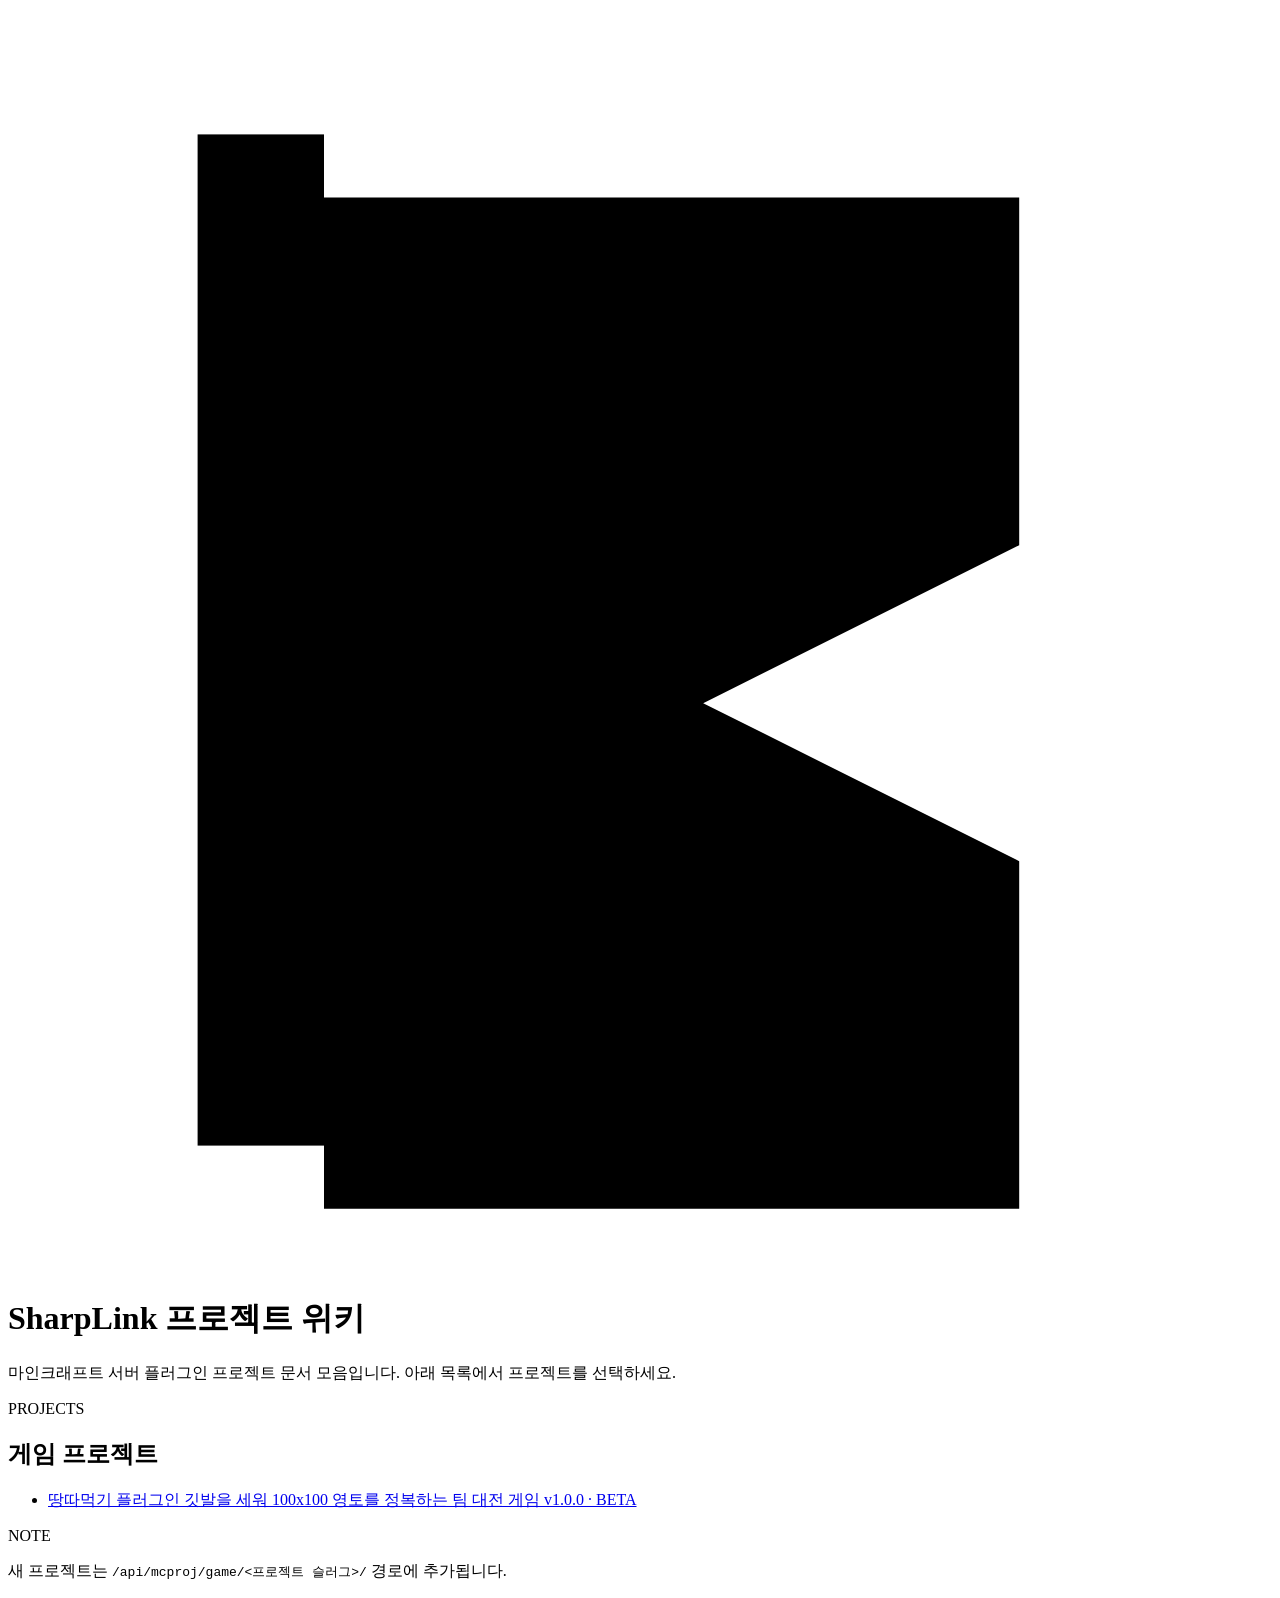
==== commit 7a9f4a95: "Restructure site for multi-project URL scheme + fix flag recipe visual Moves the territory-war wiki " ====
--- a/site/index.html
+++ b/site/index.html
@@ -3,9 +3,9 @@
 <head>
 <meta charset="UTF-8">
 <meta name="viewport" content="width=device-width, initial-scale=1">
-<title>땅따먹기 플러그인 — 영토전쟁 서버 위키</title>
-<meta name="description" content="영토전쟁(땅따먹기) 서버 규칙 안내: 팀 창단, 영토 시스템, 전쟁, 승리 조건">
-<link rel="stylesheet" href="styles.css">
+<title>SharpLink 프로젝트 위키</title>
+<meta name="description" content="SharpLink 마인크래프트 플러그인 프로젝트 문서 모음">
+<link rel="stylesheet" href="/assets/styles.css">
 </head>
 <body>
 
@@ -15,196 +15,30 @@
       <rect x="6" y="4" width="4" height="32" fill="var(--text-dim)"/>
       <polygon points="10,6 32,6 32,17 22,22 32,27 32,38 10,38" fill="var(--lime)"/>
     </svg>
-    <h1>땅따먹기 플러그인</h1>
-    <p class="tagline">서버는 정해진 크기로 제한되며, 그 안에서 최대 6개 팀이 영토를 두고 경쟁합니다.
-    가장 넓은 영토(가장 많은 깃발)를 보유한 팀이 최종 승리합니다.</p>
-    <div class="statusline">
-      <span class="hl">v1.0.0</span>
-      <span>BETA</span>
-      <span>PAPER 1.21.4</span>
-      <span>MAX 6 TEAMS</span>
-    </div>
+    <h1>SharpLink 프로젝트 위키</h1>
+    <p class="tagline">마인크래프트 서버 플러그인 프로젝트 문서 모음입니다. 아래 목록에서 프로젝트를 선택하세요.</p>
   </div>
 </header>
 
-<nav class="toc" aria-label="목차">
-  <a href="#overview">한눈에 보기</a>
-  <a href="#teams">팀</a>
-  <a href="#territory">영토</a>
-  <a href="#war">전쟁</a>
-  <a href="#fall">소멸</a>
-  <a href="#safezone">안전지대</a>
-  <a href="#win">승리 조건</a>
-  <a href="#flow">게임 흐름</a>
-</nav>
-
 <main>
-
-  <section id="overview">
-    <div class="section-head"><span class="tag">SUMMARY</span><h2>한눈에 보기</h2></div>
-    <div class="table-wrap">
-      <table>
-        <thead><tr><th>항목</th><th>내용</th></tr></thead>
-        <tbody>
-          <tr><td>팀 수</td><td>최대 6팀</td></tr>
-          <tr><td>팀 창단</td><td>깃발 제작 후 최초 설치</td></tr>
-          <tr><td>영토 단위</td><td>100 x 100 구역 (고정 격자)</td></tr>
-          <tr><td>공격 조건</td><td>자기 팀 영토 1칸 이상 보유 시에만 적 깃발 파괴 가능</td></tr>
-          <tr><td>파괴 후 처리</td><td>즉시 소유권 이전 아님 → 무주지 → 재설치해야 확정</td></tr>
-          <tr><td>팀 소멸 시</td><td>팀장은 정복 팀에 편입 / 나머지는 무소속 "반편입자"</td></tr>
-          <tr><td>후발 합류자</td><td>6팀 마감 후 합류 시 무작위 배정, 반편입자 신분</td></tr>
-          <tr><td>안전지대</td><td>(0, 0) 서버 본부 — PvP 불가, 전체 채팅 허용</td></tr>
-          <tr><td>승리 조건</td><td>전 영토 독점 즉시 종료 또는 제한 기간 만료 시 영토 최다 팀 승리</td></tr>
-        </tbody>
-      </table>
-    </div>
-  </section>
-
-  <section id="teams">
-    <div class="section-head"><span class="tag">TEAM</span><h2>1. 팀 창단 &amp; 합류</h2></div>
-    <ul>
-      <li>서버에는 <strong>최대 6개 팀</strong>만 존재할 수 있습니다.</li>
-      <li>가장 먼저 들어온 6명이 각자 깃발을 제작해 설치하며 팀을 창단합니다. 그 지점이 팀 스폰이자 첫 영토가 되며, 팀 스폰끼리는 최소 500m 이상 떨어져 있습니다.</li>
-      <li>그 이후 합류하는 인원은 기존 6개 팀 중 하나에 <strong>무작위로 배정</strong>되며, 이때 신분은 "반편입자"입니다.</li>
-      <li>반편입자도 전투, 깃발 설치 등 실제 플레이는 정식 팀원과 <strong>완전히 동일</strong>합니다. 다만 정식 팀원으로 자동 승격되지는 않으며, 반란·이적이 있기 전까지는 계속 반편입자 신분입니다.</li>
-    </ul>
-
-    <h3>깃발 제작법</h3>
-    <div class="recipe">
-      <div class="crafting-grid" role="img" aria-label="금 블록, 다이아몬드, 금 블록이 두 줄로 배치된 제작법">
-        <div class="slot slot-gold"><span class="slot-swatch"></span></div>
-        <div class="slot slot-diamond"><span class="slot-swatch"></span></div>
-        <div class="slot slot-gold"><span class="slot-swatch"></span></div>
-        <div class="slot slot-gold"><span class="slot-swatch"></span></div>
-        <div class="slot slot-diamond"><span class="slot-swatch"></span></div>
-        <div class="slot slot-gold"><span class="slot-swatch"></span></div>
-      </div>
-      <span class="recipe-arrow" aria-hidden="true">→</span>
-      <div class="result-slot">
-        <span class="result-swatch" aria-hidden="true"></span>
-        <span class="result-name">영토 깃발</span>
-        <span class="result-sub">LIME_BANNER</span>
-      </div>
-    </div>
-    <div class="recipe-legend">
-      <span><i class="legend-swatch gold"></i>금 블록 × 4</span>
-      <span><i class="legend-swatch diamond"></i>다이아몬드 × 2</span>
-    </div>
-  </section>
-
-  <section id="territory">
-    <div class="section-head"><span class="tag">TERRITORY</span><h2>2. 영토 시스템</h2></div>
-    <ul>
-      <li>맵은 <strong>100 x 100 크기 구역</strong>으로 미리 나뉘어 있습니다.</li>
-      <li>깃발 1개 = 구역 1칸 소유.</li>
-      <li>깃발이 많을수록 영토가 넓어지고, 승리에 가까워집니다.</li>
+  <section id="projects">
+    <div class="section-head"><span class="tag">PROJECTS</span><h2>게임 프로젝트</h2></div>
+    <ul class="project-list">
+      <li>
+        <a class="project-card" href="/api/mcproj/game/territory-war/">
+          <span class="project-name">땅따먹기 플러그인</span>
+          <span class="project-desc">깃발을 세워 100x100 영토를 정복하는 팀 대전 게임</span>
+          <span class="project-meta mono">v1.0.0 · BETA</span>
+        </a>
+      </li>
     </ul>
   </section>
-
-  <section id="war">
-    <div class="section-head"><span class="tag">WAR</span><h2>3. 전쟁으로 영토 뺏기</h2></div>
-    <ul>
-      <li>남의 깃발을 부수려면 <strong>우리 팀도 영토(깃발)를 최소 1개 이상 보유</strong>하고 있어야 합니다. 영토가 없는 팀은 공격 자체가 불가능합니다.</li>
-      <li>적 깃발을 부순다고 해당 구역이 즉시 내 것이 되지는 않습니다. 일단 <strong>주인 없는 땅(무주지)</strong>이 되며, 그 위에 <strong>내 깃발을 새로 설치</strong>해야 비로소 내 영토가 됩니다.</li>
-      <li>깃발이 무너진 직후에는 소유권이 확정되지 않으므로, 제3의 팀이 먼저 깃발을 설치해 선점할 수 있습니다.</li>
-    </ul>
-  </section>
-
-  <section id="fall">
-    <div class="section-head"><span class="tag">FALL</span><h2>4. 영토를 모두 잃으면</h2></div>
-    <p>팀의 마지막 깃발이 무너지면 그 팀은 소멸합니다.</p>
-    <ul>
-      <li><strong>팀장</strong> → 정복한 팀에 정식으로 편입(항복)</li>
-      <li><strong>나머지 팀원</strong> → 무소속 "반편입자"로 전환. 개인적으로 아무 팀에나 들어갈 수 없고, <strong>반편입자 전원이 함께 뭉쳐야만</strong> 하나의 팀에 합류할 수 있습니다.</li>
-    </ul>
-    <div class="note-box">
-      <span class="tag">NEXT</span>
-      <p>추후 업데이트로, 이렇게 뭉친 반편입자들이 반란을 일으켜 독립할 수 있는 기능이 추가될 예정입니다.</p>
-    </div>
-  </section>
-
-  <section id="safezone">
-    <div class="section-head"><span class="tag">SAFE ZONE</span><h2>5. 안전지대 — 서버 본부 (0, 0)</h2></div>
-    <ul>
-      <li>좌표 (0, 0)은 어느 팀의 땅도 아닌 <strong>서버 소유의 중립지대</strong>입니다.</li>
-      <li>서버 상점과 서버 깃발이 위치합니다.</li>
-      <li>이 구역 안에서는 <strong>PvP가 금지</strong>됩니다.</li>
-      <li>평소에는 팀원끼리만 대화할 수 있지만, 이 구역 안에서는 <strong>전체 채팅</strong>이 열립니다.</li>
-    </ul>
-  </section>
-
-  <section id="win">
-    <div class="section-head"><span class="tag">WIN</span><h2>6. 승리 조건</h2></div>
-    <div class="table-wrap">
-      <table>
-        <thead><tr><th>조건</th><th>설명</th></tr></thead>
-        <tbody>
-          <tr><td>전 영토 독점</td><td>한 팀이 서버의 모든 영토를 차지하는 즉시 게임 종료</td></tr>
-          <tr><td>제한 기간 만료</td><td>정해진 최대 기간이 지나면, 그 시점 영토 최다 보유 팀이 승리</td></tr>
-        </tbody>
-      </table>
-    </div>
-  </section>
-
-  <section id="flow">
-    <div class="section-head"><span class="tag">FLOW</span><h2>게임 흐름</h2></div>
-    <div class="flow">
-      <div class="flow-step">
-        <span class="tag mono">01</span>
-        <div class="flow-body">
-          <p>신규 플레이어 합류</p>
-          <div class="branches">
-            <div class="branch"><span class="cond">6팀 미창단</span><span>깃발 제작 후 설치 = 팀 창단</span></div>
-            <div class="branch"><span class="cond">6팀 마감</span><span>기존 팀 중 무작위 배정 (반편입자)</span></div>
-          </div>
-        </div>
-      </div>
-      <div class="flow-step">
-        <span class="tag mono">02</span>
-        <div class="flow-body">
-          <p>영토 보유 상태</p>
-          <p class="step-desc">깃발 설치로 영토 확장 · 조건 충족 시 적 깃발 파괴 시도</p>
-        </div>
-      </div>
-      <div class="flow-step">
-        <span class="tag mono">03</span>
-        <div class="flow-body">
-          <p>적 깃발 파괴 시도</p>
-          <div class="branches">
-            <div class="branch"><span class="cond">영토 0칸</span><span>공격 불가</span></div>
-            <div class="branch"><span class="cond">영토 1칸+</span><span>파괴 성공 → 해당 구역 무주지 전환</span></div>
-          </div>
-        </div>
-      </div>
-      <div class="flow-step">
-        <span class="tag mono">04</span>
-        <div class="flow-body">
-          <p>상대 팀 영토가 0칸이 되었는가?</p>
-          <div class="branches">
-            <div class="branch"><span class="cond">아니오</span><span>무주지 재점령 경쟁 계속</span></div>
-            <div class="branch"><span class="cond">예</span><span>팀 소멸 — 팀장 편입 / 나머지 반편입자 전환</span></div>
-          </div>
-        </div>
-      </div>
-      <div class="flow-step">
-        <span class="tag mono">05</span>
-        <div class="flow-body">
-          <p>승리 조건 확인</p>
-          <div class="branches">
-            <div class="branch"><span class="cond">전 영토 독점</span><span>즉시 게임 종료</span></div>
-            <div class="branch"><span class="cond">기간 만료</span><span>영토 최다 팀 승리</span></div>
-          </div>
-        </div>
-      </div>
-    </div>
-  </section>
-
 </main>
 
 <footer class="note">
   <div class="note-box">
     <span class="tag">NOTE</span>
-    <p>본 문서는 v1.0.0 beta 기준 초안입니다. 반란 시스템, 상점 화폐 등은 추후 업데이트로 추가될 예정입니다.</p>
+    <p>새 프로젝트는 <code>/api/mcproj/game/&lt;프로젝트 슬러그&gt;/</code> 경로에 추가됩니다.</p>
   </div>
 </footer>
 
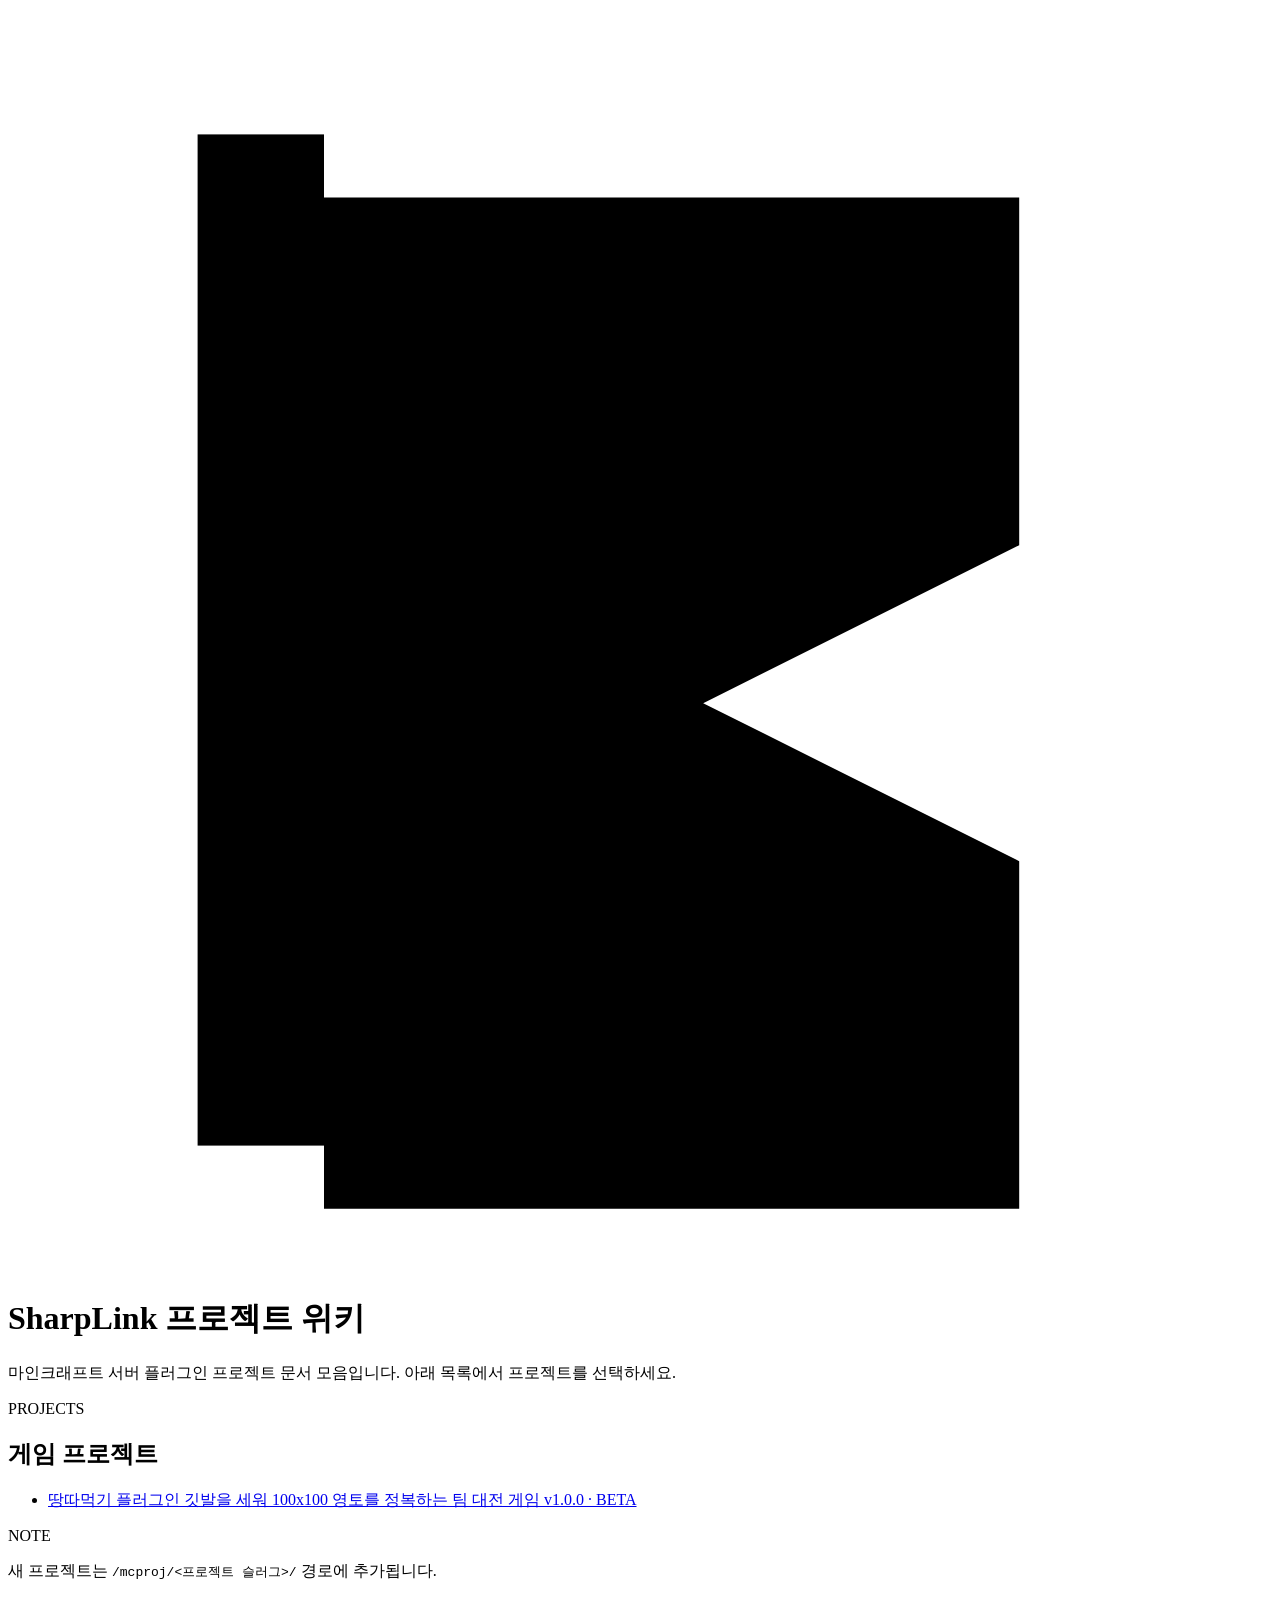
==== commit 78214c37: "Move project docs under /mcproj/ instead of /api/mcproj/game/ The path template was "pick one of api" ====
--- a/site/index.html
+++ b/site/index.html
@@ -25,7 +25,7 @@
     <div class="section-head"><span class="tag">PROJECTS</span><h2>게임 프로젝트</h2></div>
     <ul class="project-list">
       <li>
-        <a class="project-card" href="/api/mcproj/game/territory-war/">
+        <a class="project-card" href="/mcproj/territory-war/">
           <span class="project-name">땅따먹기 플러그인</span>
           <span class="project-desc">깃발을 세워 100x100 영토를 정복하는 팀 대전 게임</span>
           <span class="project-meta mono">v1.0.0 · BETA</span>
@@ -38,7 +38,7 @@
 <footer class="note">
   <div class="note-box">
     <span class="tag">NOTE</span>
-    <p>새 프로젝트는 <code>/api/mcproj/game/&lt;프로젝트 슬러그&gt;/</code> 경로에 추가됩니다.</p>
+    <p>새 프로젝트는 <code>/mcproj/&lt;프로젝트 슬러그&gt;/</code> 경로에 추가됩니다.</p>
   </div>
 </footer>
 
